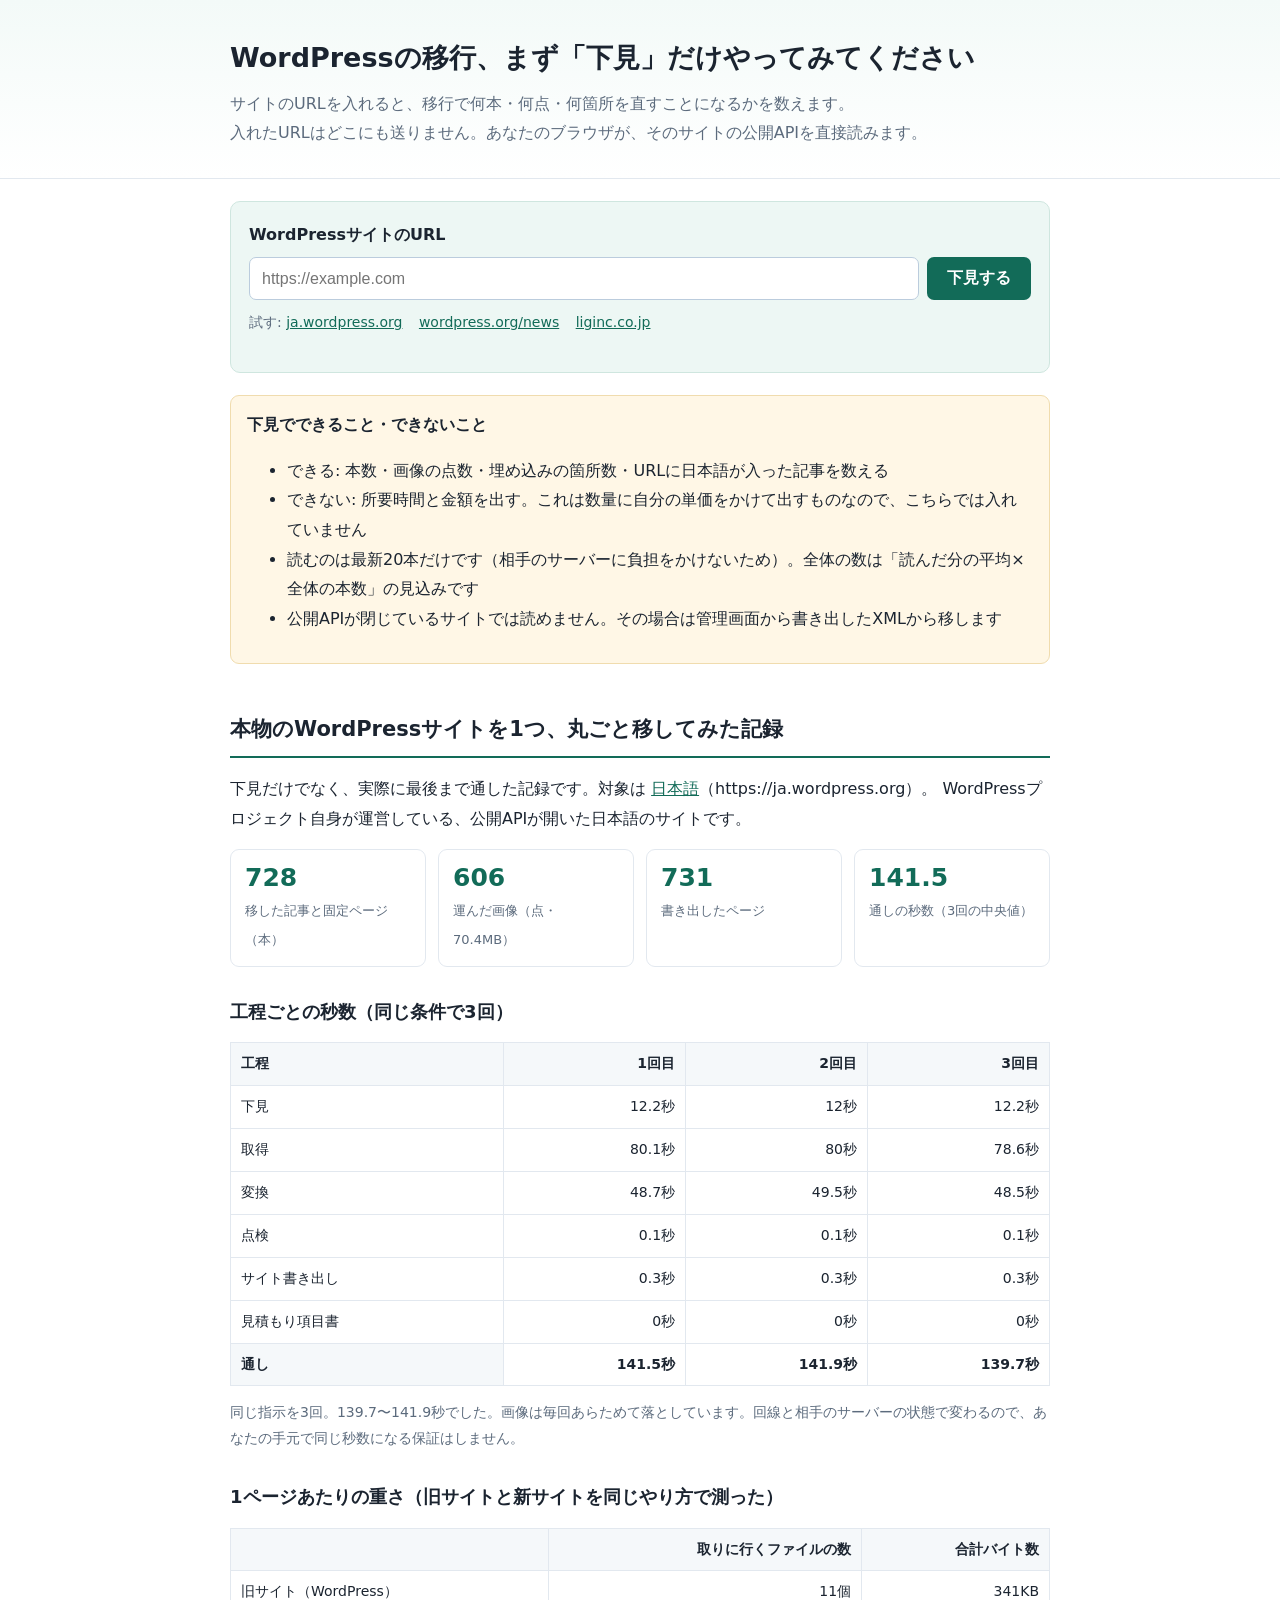
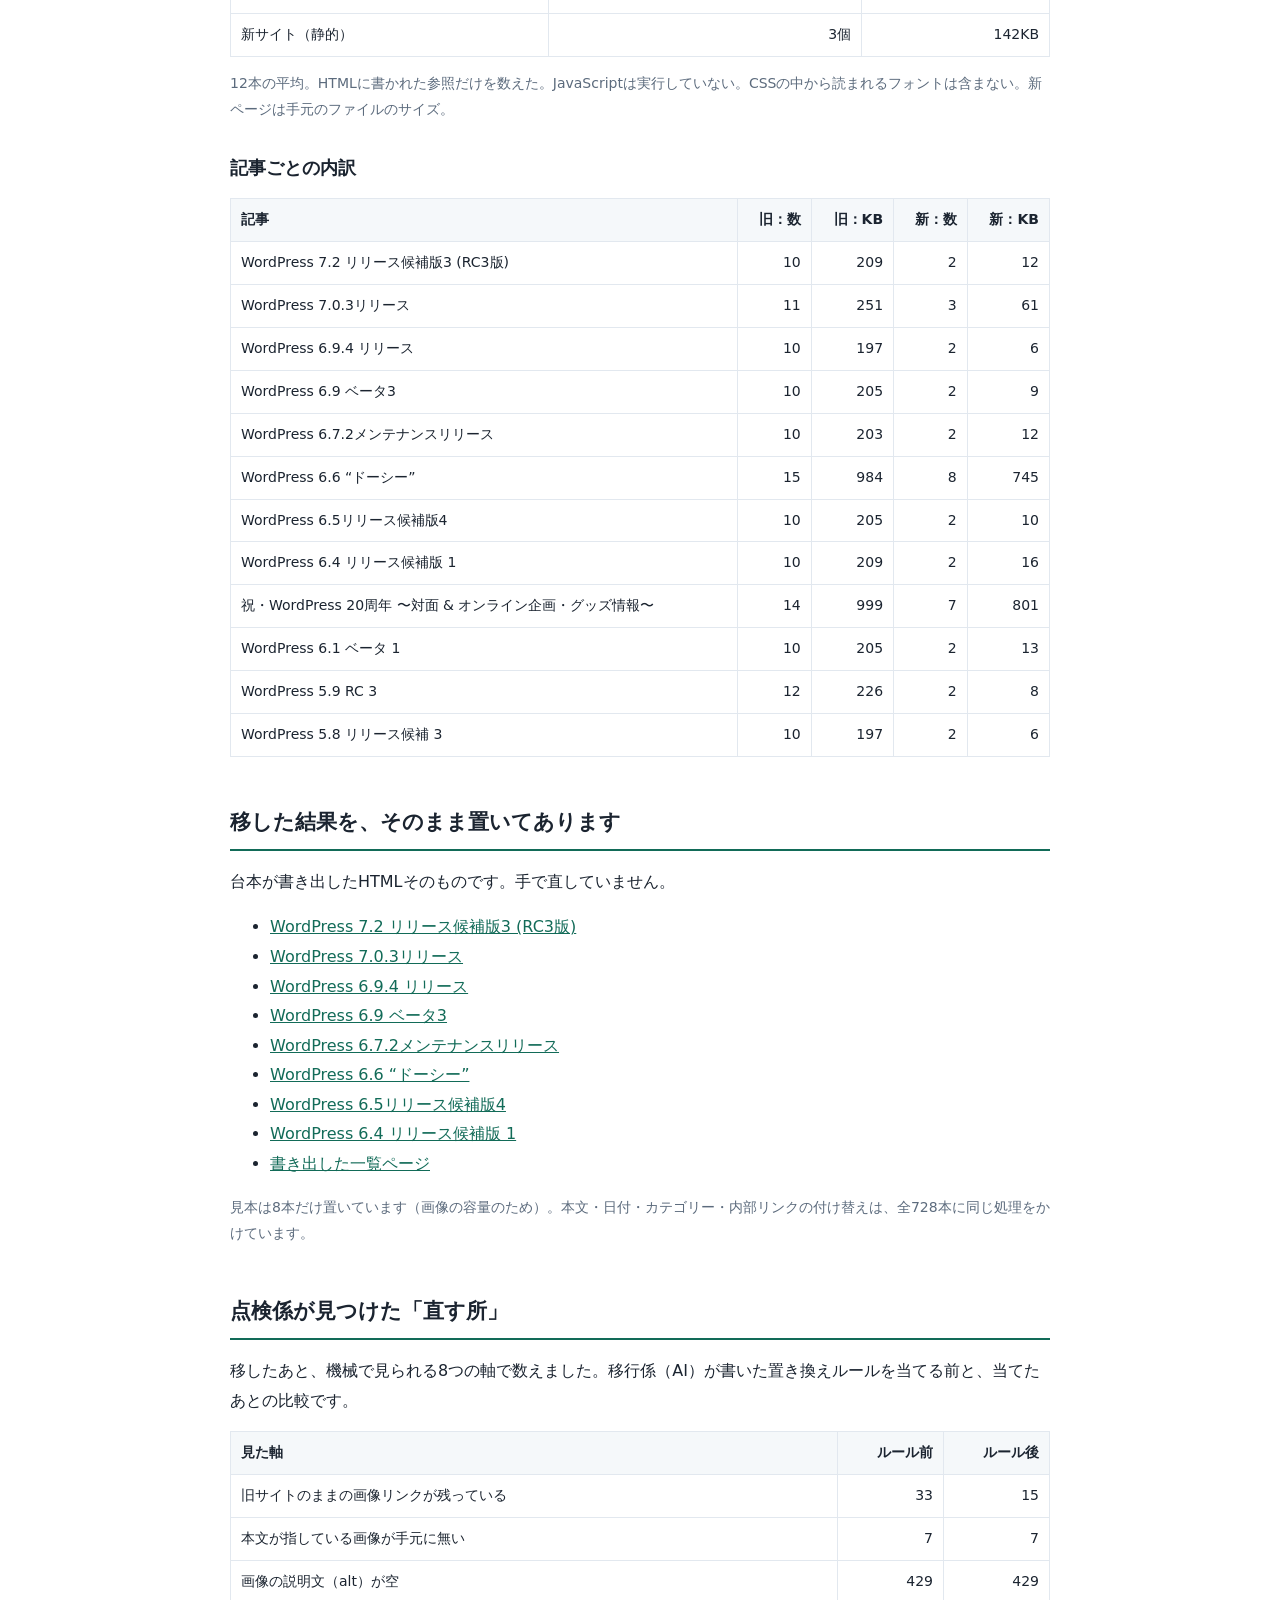
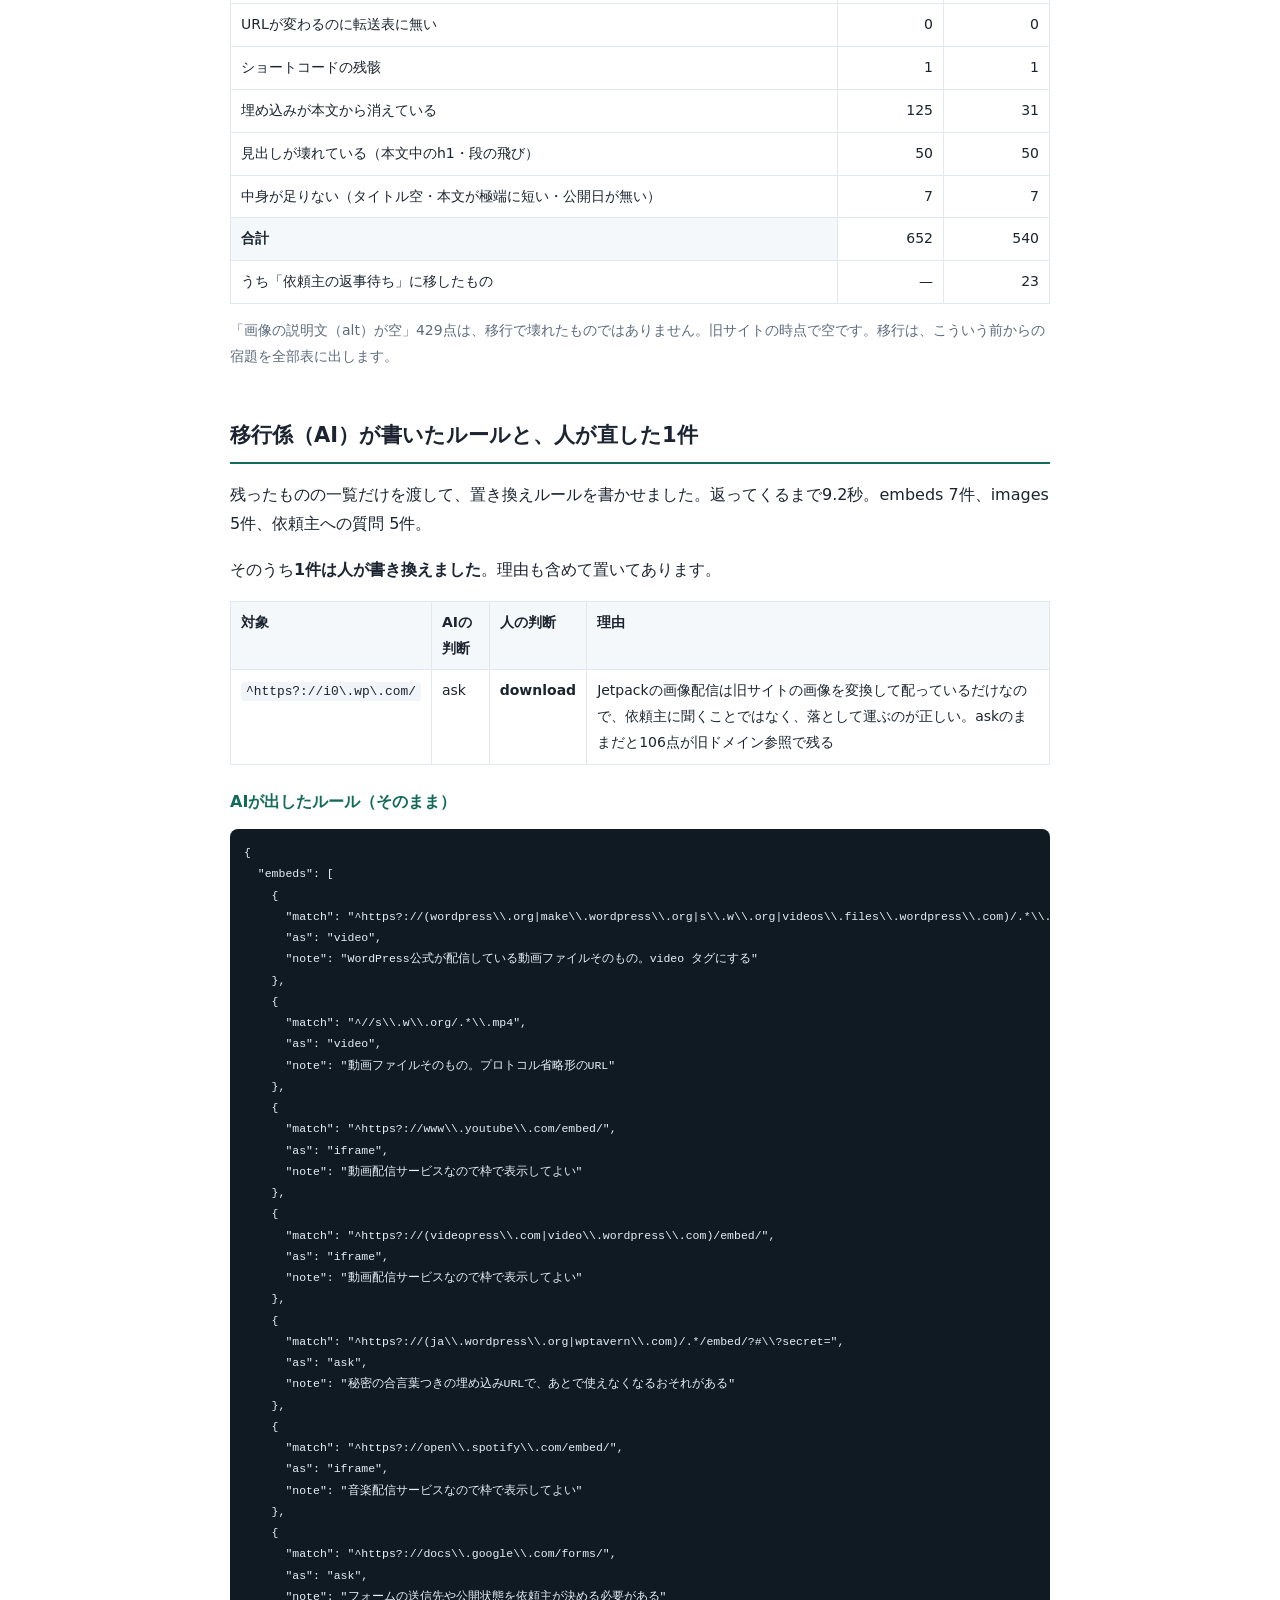
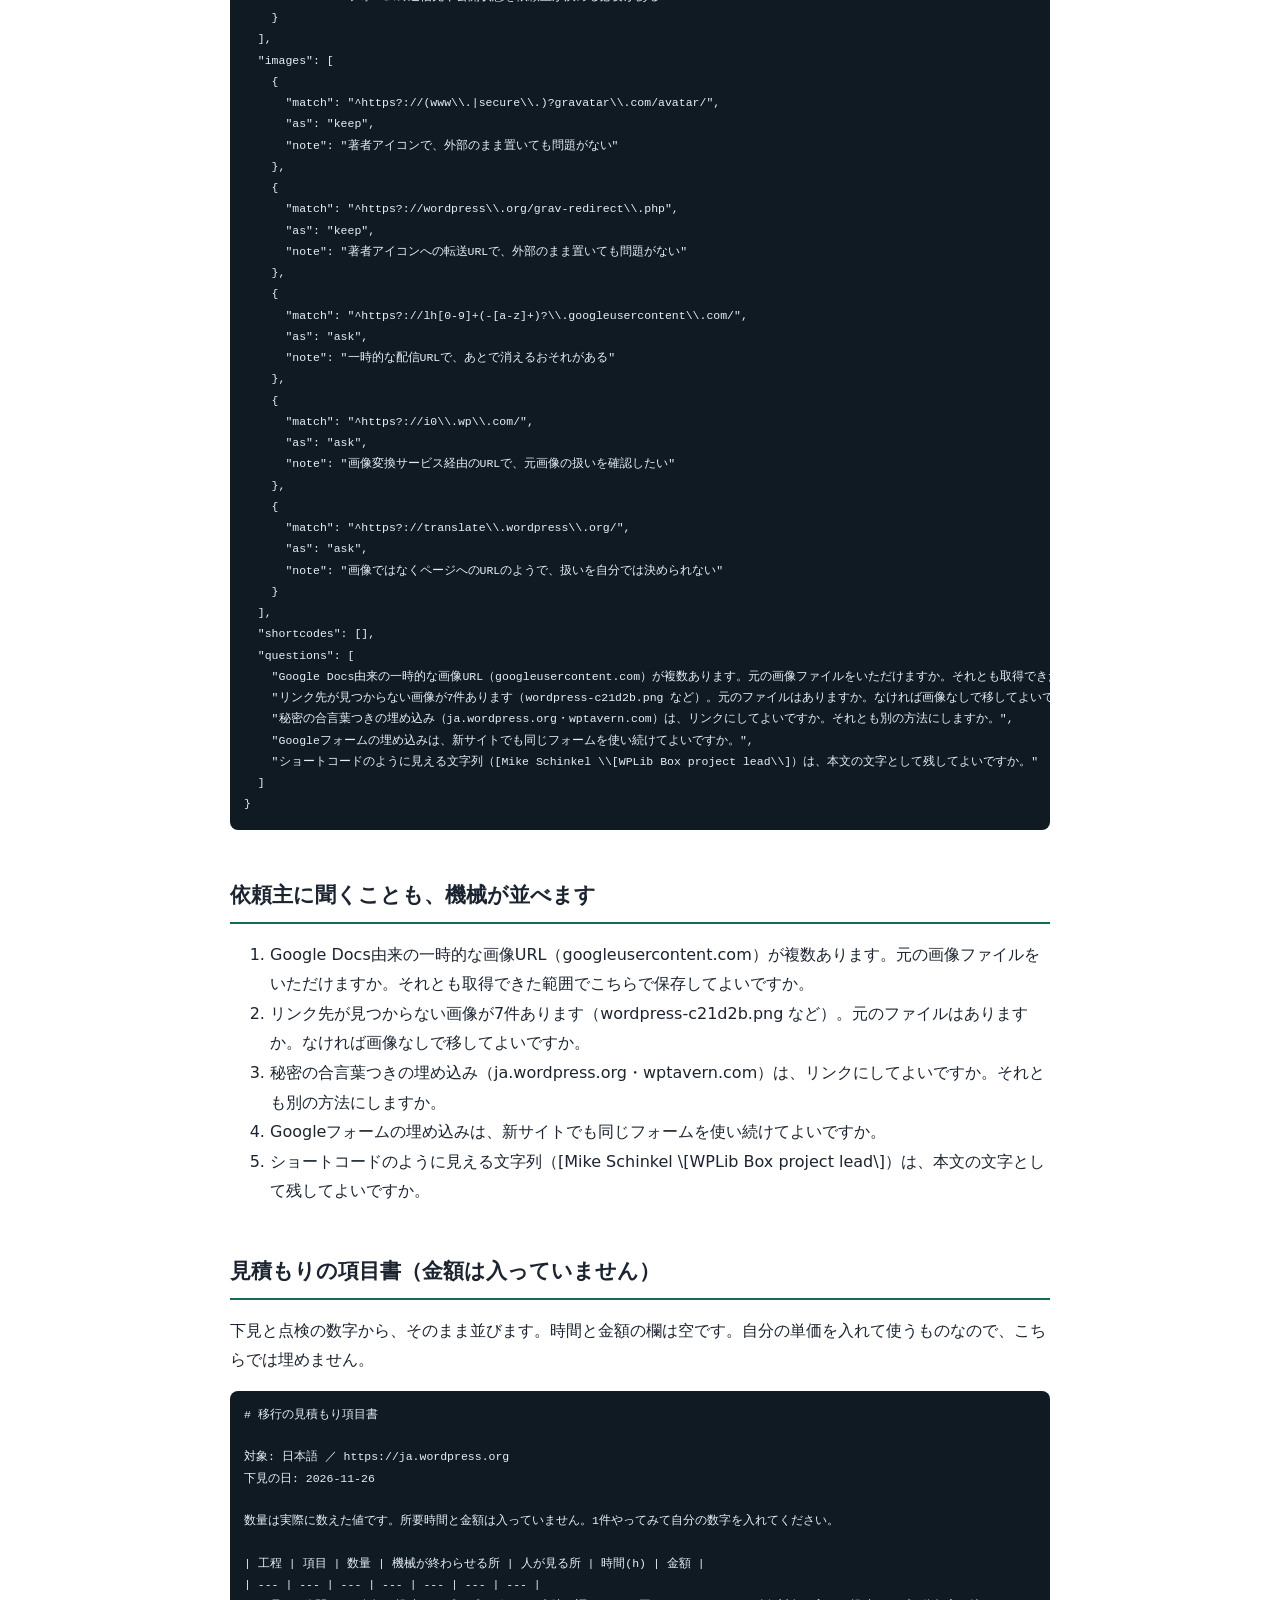
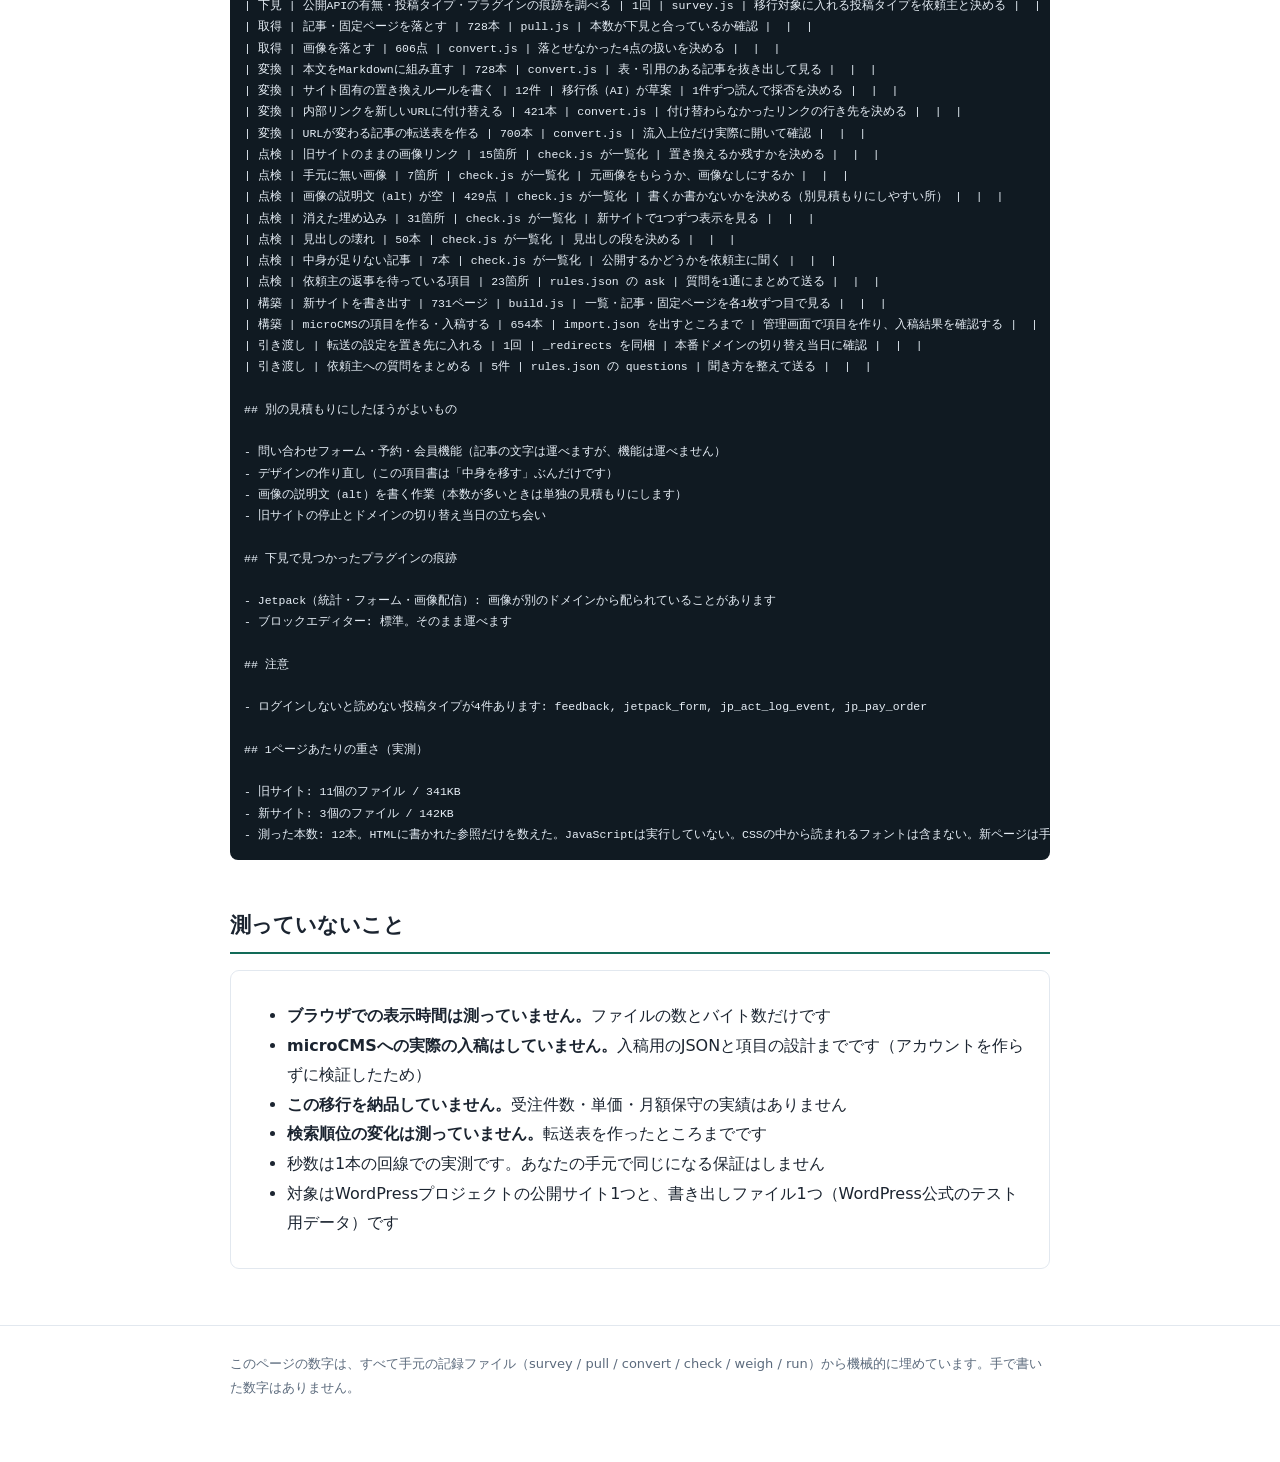
==== index.html @ 50080714 "WordPress移行の下見ツールと、728本を移した実測の見本" ====
<!doctype html>
<html lang="ja">
<meta charset="utf-8">
<meta name="viewport" content="width=device-width,initial-scale=1">
<title>WordPress移行の下見ツール｜実測つきの見本</title>
<meta name="description" content="WordPressサイトのURLを入れると、移行で何本・何点・何箇所を直すことになるかをブラウザの中だけで数えます。本物のWordPressサイト728本を移した実測つき。">
<style>
:root{--ink:#1b2430;--mute:#5c6b7d;--line:#e2e8ef;--bg:#fff;--acc:#126b58;--accbg:#edf7f4;--bad:#b23;--warn:#fff7e6}
*{box-sizing:border-box}
body{margin:0;background:var(--bg);color:var(--ink);font:16px/1.85 system-ui,-apple-system,"Hiragino Kaku Gothic ProN","Noto Sans JP",sans-serif}
.wrap{max-width:860px;margin:0 auto;padding:0 20px}
a{color:var(--acc)}
header{background:linear-gradient(180deg,#f3faf8,#fff);border-bottom:1px solid var(--line);padding:38px 0 30px}
h1{font-size:27px;line-height:1.5;margin:0 0 10px}
h2{font-size:21px;margin:46px 0 12px;padding-bottom:7px;border-bottom:2px solid var(--acc)}
h3{font-size:18px;margin:28px 0 8px}
h4{font-size:16px;margin:22px 0 6px;color:var(--acc)}
.lead{color:var(--mute);margin:0}
form{background:var(--accbg);border:1px solid #cfe6df;border-radius:10px;padding:18px;margin:22px 0}
label{display:block;font-weight:600;margin-bottom:8px}
.r{display:flex;gap:8px;flex-wrap:wrap}
input[type=url]{flex:1 1 260px;padding:11px 12px;font-size:16px;border:1px solid #bcd;border-radius:7px}
button{padding:11px 20px;font-size:16px;border:0;border-radius:7px;background:var(--acc);color:#fff;font-weight:600;cursor:pointer}
button:disabled{opacity:.5}
.samples{margin-top:10px;font-size:14px;color:var(--mute)}
.samples a{margin-right:12px}
#result{margin-top:18px}
#result table{border-collapse:collapse;width:100%;font-size:14px;margin:12px 0}
#result th,#result td{border:1px solid var(--line);padding:7px 9px;text-align:left;vertical-align:top}
#result thead tr th,#result thead tr td{background:#f5f8fa;font-weight:600}
table{border-collapse:collapse;width:100%;font-size:14px;margin:14px 0}
th,td{border:1px solid var(--line);padding:8px 10px;text-align:left;vertical-align:top}
th{background:#f5f8fa}
td.n,th.n{text-align:right;font-variant-numeric:tabular-nums}
.bad{background:#fdeeee;border:1px solid #f2c6c6;border-radius:8px;padding:12px}
.note{color:var(--mute);font-size:14px}
.log{color:var(--mute)}
pre{background:#101a22;color:#e6eef6;padding:14px;border-radius:8px;overflow-x:auto;font-size:12.5px;line-height:1.7}
code{background:#f1f4f8;padding:2px 5px;border-radius:4px;font-size:.92em}
pre code{background:none;padding:0}
.box{border:1px solid var(--line);border-radius:9px;padding:14px 16px;margin:16px 0}
.box.warn{background:var(--warn);border-color:#f0dcae}
.kpi{display:flex;gap:12px;flex-wrap:wrap;margin:16px 0}
.kpi div{flex:1 1 150px;border:1px solid var(--line);border-radius:9px;padding:12px 14px}
.kpi b{display:block;font-size:25px;line-height:1.3;color:var(--acc);font-variant-numeric:tabular-nums}
.kpi span{font-size:13px;color:var(--mute)}
footer{border-top:1px solid var(--line);margin-top:56px;padding:26px 0;color:var(--mute);font-size:13px}
ul.slugs{font-size:14px}
@media(prefers-color-scheme:dark){:root{--ink:#e6ecf3;--mute:#9bb;--line:#2a333f;--bg:#111821;--acc:#4ec3a7;--accbg:#16232a;--warn:#2b2516}
header{background:linear-gradient(180deg,#16232a,#111821)}th,#result thead tr th{background:#1a232d}code{background:#1a232d}
input[type=url]{background:#0d141b;color:#e6ecf3;border-color:#2a333f}.bad{background:#2b1718;border-color:#5a2c2c}}
</style>
<header><div class="wrap">
<h1>WordPressの移行、まず「下見」だけやってみてください</h1>
<p class="lead">サイトのURLを入れると、移行で何本・何点・何箇所を直すことになるかを数えます。<br>
入れたURLはどこにも送りません。あなたのブラウザが、そのサイトの公開APIを直接読みます。</p>
</div></header>

<main class="wrap">

<form id="shitami">
  <label for="site">WordPressサイトのURL</label>
  <div class="r">
    <input type="url" id="site" placeholder="https://example.com" autocomplete="url">
    <button id="go" type="submit">下見する</button>
  </div>
  <p class="samples">試す: 
    <a href="#" data-sample="https://ja.wordpress.org">ja.wordpress.org</a>
    <a href="#" data-sample="https://wordpress.org/news">wordpress.org/news</a>
    <a href="#" data-sample="https://liginc.co.jp">liginc.co.jp</a>
  </p>
  <div id="result"></div>
</form>

<div class="box warn">
<strong>下見でできること・できないこと</strong>
<ul>
<li>できる: 本数・画像の点数・埋め込みの箇所数・URLに日本語が入った記事を数える</li>
<li>できない: 所要時間と金額を出す。これは数量に自分の単価をかけて出すものなので、こちらでは入れていません</li>
<li>読むのは最新20本だけです（相手のサーバーに負担をかけないため）。全体の数は「読んだ分の平均×全体の本数」の見込みです</li>
<li>公開APIが閉じているサイトでは読めません。その場合は管理画面から書き出したXMLから移します</li>
</ul>
</div>

<h2>本物のWordPressサイトを1つ、丸ごと移してみた記録</h2>

<p>下見だけでなく、実際に最後まで通した記録です。対象は <a href="https://ja.wordpress.org">日本語</a>（https://ja.wordpress.org）。
WordPressプロジェクト自身が運営している、公開APIが開いた日本語のサイトです。</p>

<div class="kpi">
<div><b>728</b><span>移した記事と固定ページ（本）</span></div>
<div><b>606</b><span>運んだ画像（点・70.4MB）</span></div>
<div><b>731</b><span>書き出したページ</span></div>
<div><b>141.5</b><span>通しの秒数（3回の中央値）</span></div>
</div>

<h3>工程ごとの秒数（同じ条件で3回）</h3>
<table>
<thead><tr><th>工程</th><th class="n">1回目</th><th class="n">2回目</th><th class="n">3回目</th></tr></thead>
<tbody>
<tr><td>下見</td><td class="n">12.2秒</td><td class="n">12秒</td><td class="n">12.2秒</td></tr>
<tr><td>取得</td><td class="n">80.1秒</td><td class="n">80秒</td><td class="n">78.6秒</td></tr>
<tr><td>変換</td><td class="n">48.7秒</td><td class="n">49.5秒</td><td class="n">48.5秒</td></tr>
<tr><td>点検</td><td class="n">0.1秒</td><td class="n">0.1秒</td><td class="n">0.1秒</td></tr>
<tr><td>サイト書き出し</td><td class="n">0.3秒</td><td class="n">0.3秒</td><td class="n">0.3秒</td></tr>
<tr><td>見積もり項目書</td><td class="n">0秒</td><td class="n">0秒</td><td class="n">0秒</td></tr>
<tr><th>通し</th><td class="n"><strong>141.5秒</strong></td><td class="n"><strong>141.9秒</strong></td><td class="n"><strong>139.7秒</strong></td></tr>
</tbody>
</table>
<p class="note">同じ指示を3回。139.7〜141.9秒でした。画像は毎回あらためて落としています。回線と相手のサーバーの状態で変わるので、あなたの手元で同じ秒数になる保証はしません。</p>

<h3>1ページあたりの重さ（旧サイトと新サイトを同じやり方で測った）</h3>
<table>
<thead><tr><th>　</th><th class="n">取りに行くファイルの数</th><th class="n">合計バイト数</th></tr></thead>
<tbody>
<tr><td>旧サイト（WordPress）</td><td class="n">11個</td><td class="n">341KB</td></tr>
<tr><td>新サイト（静的）</td><td class="n">3個</td><td class="n">142KB</td></tr>
</tbody>
</table>
<p class="note">12本の平均。HTMLに書かれた参照だけを数えた。JavaScriptは実行していない。CSSの中から読まれるフォントは含まない。新ページは手元のファイルのサイズ。</p>

<h3>記事ごとの内訳</h3>
<table>
<thead><tr><th>記事</th><th class="n">旧：数</th><th class="n">旧：KB</th><th class="n">新：数</th><th class="n">新：KB</th></tr></thead>
<tbody>
<tr><td>WordPress 7.2 リリース候補版3 (RC3版)</td><td class="n">10</td><td class="n">209</td><td class="n">2</td><td class="n">12</td></tr>
<tr><td>WordPress 7.0.3リリース</td><td class="n">11</td><td class="n">251</td><td class="n">3</td><td class="n">61</td></tr>
<tr><td>WordPress 6.9.4 リリース</td><td class="n">10</td><td class="n">197</td><td class="n">2</td><td class="n">6</td></tr>
<tr><td>WordPress 6.9 ベータ3</td><td class="n">10</td><td class="n">205</td><td class="n">2</td><td class="n">9</td></tr>
<tr><td>WordPress 6.7.2メンテナンスリリース</td><td class="n">10</td><td class="n">203</td><td class="n">2</td><td class="n">12</td></tr>
<tr><td>WordPress 6.6 “ドーシー”</td><td class="n">15</td><td class="n">984</td><td class="n">8</td><td class="n">745</td></tr>
<tr><td>WordPress 6.5リリース候補版4</td><td class="n">10</td><td class="n">205</td><td class="n">2</td><td class="n">10</td></tr>
<tr><td>WordPress 6.4 リリース候補版 1</td><td class="n">10</td><td class="n">209</td><td class="n">2</td><td class="n">16</td></tr>
<tr><td>祝・WordPress 20周年 〜対面 &amp; オンライン企画・グッズ情報〜</td><td class="n">14</td><td class="n">999</td><td class="n">7</td><td class="n">801</td></tr>
<tr><td>WordPress 6.1 ベータ 1</td><td class="n">10</td><td class="n">205</td><td class="n">2</td><td class="n">13</td></tr>
<tr><td>WordPress 5.9 RC 3</td><td class="n">12</td><td class="n">226</td><td class="n">2</td><td class="n">8</td></tr>
<tr><td>WordPress 5.8 リリース候補 3</td><td class="n">10</td><td class="n">197</td><td class="n">2</td><td class="n">6</td></tr>
</tbody>
</table>

<h2>移した結果を、そのまま置いてあります</h2>
<p>台本が書き出したHTMLそのものです。手で直していません。</p>
<ul>
<li><a href="./sample/blog/wordpress-7-2-release-candidate-3/">WordPress 7.2 リリース候補版3 (RC3版)</a></li>
<li><a href="./sample/blog/wordpress-7-0-3-release/">WordPress 7.0.3リリース</a></li>
<li><a href="./sample/blog/wordpress-6-9-4-release/">WordPress 6.9.4 リリース</a></li>
<li><a href="./sample/blog/wordpress-6-9-beta-3/">WordPress 6.9 ベータ3</a></li>
<li><a href="./sample/blog/wordpress-6-7-2-maintenance-release/">WordPress 6.7.2メンテナンスリリース</a></li>
<li><a href="./sample/blog/dorsey/">WordPress 6.6 “ドーシー”</a></li>
<li><a href="./sample/blog/wordpress-6-5-release-candidate-4/">WordPress 6.5リリース候補版4</a></li>
<li><a href="./sample/blog/wordpress-6-4-release-candidate-1/">WordPress 6.4 リリース候補版 1</a></li>
<li><a href="./sample/">書き出した一覧ページ</a></li>
</ul>
<p class="note">見本は8本だけ置いています（画像の容量のため）。本文・日付・カテゴリー・内部リンクの付け替えは、全728本に同じ処理をかけています。</p>

<h2>点検係が見つけた「直す所」</h2>
<p>移したあと、機械で見られる8つの軸で数えました。移行係（AI）が書いた置き換えルールを当てる前と、当てたあとの比較です。</p>
<table>
<thead><tr><th>見た軸</th><th class="n">ルール前</th><th class="n">ルール後</th></tr></thead>
<tbody>
<tr><td>旧サイトのままの画像リンクが残っている</td><td class="n">33</td><td class="n">15</td></tr>
<tr><td>本文が指している画像が手元に無い</td><td class="n">7</td><td class="n">7</td></tr>
<tr><td>画像の説明文（alt）が空</td><td class="n">429</td><td class="n">429</td></tr>
<tr><td>URLが変わるのに転送表に無い</td><td class="n">0</td><td class="n">0</td></tr>
<tr><td>ショートコードの残骸</td><td class="n">1</td><td class="n">1</td></tr>
<tr><td>埋め込みが本文から消えている</td><td class="n">125</td><td class="n">31</td></tr>
<tr><td>見出しが壊れている（本文中のh1・段の飛び）</td><td class="n">50</td><td class="n">50</td></tr>
<tr><td>中身が足りない（タイトル空・本文が極端に短い・公開日が無い）</td><td class="n">7</td><td class="n">7</td></tr>
<tr><th>合計</th><td class="n">652</td><td class="n">540</td></tr>
<tr><td>うち「依頼主の返事待ち」に移したもの</td><td class="n">—</td><td class="n">23</td></tr>
</tbody>
</table>
<p class="note">「画像の説明文（alt）が空」429点は、移行で壊れたものではありません。旧サイトの時点で空です。移行は、こういう前からの宿題を全部表に出します。</p>

<h2>移行係（AI）が書いたルールと、人が直した1件</h2>
<p>残ったものの一覧だけを渡して、置き換えルールを書かせました。返ってくるまで9.2秒。embeds 7件、images 5件、依頼主への質問 5件。</p>
<p>そのうち<strong>1件は人が書き換えました</strong>。理由も含めて置いてあります。</p>
<table>
<thead><tr><th>対象</th><th>AIの判断</th><th>人の判断</th><th>理由</th></tr></thead>
<tbody>
<tr><td><code>^https?://i0\.wp\.com/</code></td><td>ask</td><td><strong>download</strong></td><td>Jetpackの画像配信は旧サイトの画像を変換して配っているだけなので、依頼主に聞くことではなく、落として運ぶのが正しい。askのままだと106点が旧ドメイン参照で残る</td></tr>
</tbody>
</table>

<h4>AIが出したルール（そのまま）</h4>
<pre><code>{
  "embeds": [
    {
      "match": "^https?://(wordpress\\.org|make\\.wordpress\\.org|s\\.w\\.org|videos\\.files\\.wordpress\\.com)/.*\\.mp4",
      "as": "video",
      "note": "WordPress公式が配信している動画ファイルそのもの。video タグにする"
    },
    {
      "match": "^//s\\.w\\.org/.*\\.mp4",
      "as": "video",
      "note": "動画ファイルそのもの。プロトコル省略形のURL"
    },
    {
      "match": "^https?://www\\.youtube\\.com/embed/",
      "as": "iframe",
      "note": "動画配信サービスなので枠で表示してよい"
    },
    {
      "match": "^https?://(videopress\\.com|video\\.wordpress\\.com)/embed/",
      "as": "iframe",
      "note": "動画配信サービスなので枠で表示してよい"
    },
    {
      "match": "^https?://(ja\\.wordpress\\.org|wptavern\\.com)/.*/embed/?#\\?secret=",
      "as": "ask",
      "note": "秘密の合言葉つきの埋め込みURLで、あとで使えなくなるおそれがある"
    },
    {
      "match": "^https?://open\\.spotify\\.com/embed/",
      "as": "iframe",
      "note": "音楽配信サービスなので枠で表示してよい"
    },
    {
      "match": "^https?://docs\\.google\\.com/forms/",
      "as": "ask",
      "note": "フォームの送信先や公開状態を依頼主が決める必要がある"
    }
  ],
  "images": [
    {
      "match": "^https?://(www\\.|secure\\.)?gravatar\\.com/avatar/",
      "as": "keep",
      "note": "著者アイコンで、外部のまま置いても問題がない"
    },
    {
      "match": "^https?://wordpress\\.org/grav-redirect\\.php",
      "as": "keep",
      "note": "著者アイコンへの転送URLで、外部のまま置いても問題がない"
    },
    {
      "match": "^https?://lh[0-9]+(-[a-z]+)?\\.googleusercontent\\.com/",
      "as": "ask",
      "note": "一時的な配信URLで、あとで消えるおそれがある"
    },
    {
      "match": "^https?://i0\\.wp\\.com/",
      "as": "ask",
      "note": "画像変換サービス経由のURLで、元画像の扱いを確認したい"
    },
    {
      "match": "^https?://translate\\.wordpress\\.org/",
      "as": "ask",
      "note": "画像ではなくページへのURLのようで、扱いを自分では決められない"
    }
  ],
  "shortcodes": [],
  "questions": [
    "Google Docs由来の一時的な画像URL（googleusercontent.com）が複数あります。元の画像ファイルをいただけますか。それとも取得できた範囲でこちらで保存してよいですか。",
    "リンク先が見つからない画像が7件あります（wordpress-c21d2b.png など）。元のファイルはありますか。なければ画像なしで移してよいですか。",
    "秘密の合言葉つきの埋め込み（ja.wordpress.org・wptavern.com）は、リンクにしてよいですか。それとも別の方法にしますか。",
    "Googleフォームの埋め込みは、新サイトでも同じフォームを使い続けてよいですか。",
    "ショートコードのように見える文字列（[Mike Schinkel \\[WPLib Box project lead\\]）は、本文の文字として残してよいですか。"
  ]
}</code></pre>

<h2>依頼主に聞くことも、機械が並べます</h2>
<ol>
<li>Google Docs由来の一時的な画像URL（googleusercontent.com）が複数あります。元の画像ファイルをいただけますか。それとも取得できた範囲でこちらで保存してよいですか。</li>
<li>リンク先が見つからない画像が7件あります（wordpress-c21d2b.png など）。元のファイルはありますか。なければ画像なしで移してよいですか。</li>
<li>秘密の合言葉つきの埋め込み（ja.wordpress.org・wptavern.com）は、リンクにしてよいですか。それとも別の方法にしますか。</li>
<li>Googleフォームの埋め込みは、新サイトでも同じフォームを使い続けてよいですか。</li>
<li>ショートコードのように見える文字列（[Mike Schinkel \[WPLib Box project lead\]）は、本文の文字として残してよいですか。</li>
</ol>

<h2>見積もりの項目書（金額は入っていません）</h2>
<p>下見と点検の数字から、そのまま並びます。時間と金額の欄は空です。自分の単価を入れて使うものなので、こちらでは埋めません。</p>
<pre><code># 移行の見積もり項目書

対象: 日本語 ／ https://ja.wordpress.org
下見の日: 2026-11-26

数量は実際に数えた値です。所要時間と金額は入っていません。1件やってみて自分の数字を入れてください。

| 工程 | 項目 | 数量 | 機械が終わらせる所 | 人が見る所 | 時間(h) | 金額 |
| --- | --- | --- | --- | --- | --- | --- |
| 下見 | 公開APIの有無・投稿タイプ・プラグインの痕跡を調べる | 1回 | survey.js | 移行対象に入れる投稿タイプを依頼主と決める |  |  |
| 取得 | 記事・固定ページを落とす | 728本 | pull.js | 本数が下見と合っているか確認 |  |  |
| 取得 | 画像を落とす | 606点 | convert.js | 落とせなかった4点の扱いを決める |  |  |
| 変換 | 本文をMarkdownに組み直す | 728本 | convert.js | 表・引用のある記事を抜き出して見る |  |  |
| 変換 | サイト固有の置き換えルールを書く | 12件 | 移行係（AI）が草案 | 1件ずつ読んで採否を決める |  |  |
| 変換 | 内部リンクを新しいURLに付け替える | 421本 | convert.js | 付け替わらなかったリンクの行き先を決める |  |  |
| 変換 | URLが変わる記事の転送表を作る | 700本 | convert.js | 流入上位だけ実際に開いて確認 |  |  |
| 点検 | 旧サイトのままの画像リンク | 15箇所 | check.js が一覧化 | 置き換えるか残すかを決める |  |  |
| 点検 | 手元に無い画像 | 7箇所 | check.js が一覧化 | 元画像をもらうか、画像なしにするか |  |  |
| 点検 | 画像の説明文（alt）が空 | 429点 | check.js が一覧化 | 書くか書かないかを決める（別見積もりにしやすい所） |  |  |
| 点検 | 消えた埋め込み | 31箇所 | check.js が一覧化 | 新サイトで1つずつ表示を見る |  |  |
| 点検 | 見出しの壊れ | 50本 | check.js が一覧化 | 見出しの段を決める |  |  |
| 点検 | 中身が足りない記事 | 7本 | check.js が一覧化 | 公開するかどうかを依頼主に聞く |  |  |
| 点検 | 依頼主の返事を待っている項目 | 23箇所 | rules.json の ask | 質問を1通にまとめて送る |  |  |
| 構築 | 新サイトを書き出す | 731ページ | build.js | 一覧・記事・固定ページを各1枚ずつ目で見る |  |  |
| 構築 | microCMSの項目を作る・入稿する | 654本 | import.json を出すところまで | 管理画面で項目を作り、入稿結果を確認する |  |  |
| 引き渡し | 転送の設定を置き先に入れる | 1回 | _redirects を同梱 | 本番ドメインの切り替え当日に確認 |  |  |
| 引き渡し | 依頼主への質問をまとめる | 5件 | rules.json の questions | 聞き方を整えて送る |  |  |

## 別の見積もりにしたほうがよいもの

- 問い合わせフォーム・予約・会員機能（記事の文字は運べますが、機能は運べません）
- デザインの作り直し（この項目書は「中身を移す」ぶんだけです）
- 画像の説明文（alt）を書く作業（本数が多いときは単独の見積もりにします）
- 旧サイトの停止とドメインの切り替え当日の立ち会い

## 下見で見つかったプラグインの痕跡

- Jetpack（統計・フォーム・画像配信）: 画像が別のドメインから配られていることがあります
- ブロックエディター: 標準。そのまま運べます

## 注意

- ログインしないと読めない投稿タイプが4件あります: feedback, jetpack_form, jp_act_log_event, jp_pay_order

## 1ページあたりの重さ（実測）

- 旧サイト: 11個のファイル / 341KB
- 新サイト: 3個のファイル / 142KB
- 測った本数: 12本。HTMLに書かれた参照だけを数えた。JavaScriptは実行していない。CSSの中から読まれるフォントは含まない。新ページは手元のファイルのサイズ。
</code></pre>

<h2>測っていないこと</h2>
<div class="box">
<ul>
<li><strong>ブラウザでの表示時間は測っていません。</strong>ファイルの数とバイト数だけです</li>
<li><strong>microCMSへの実際の入稿はしていません。</strong>入稿用のJSONと項目の設計までです（アカウントを作らずに検証したため）</li>
<li><strong>この移行を納品していません。</strong>受注件数・単価・月額保守の実績はありません</li>
<li><strong>検索順位の変化は測っていません。</strong>転送表を作ったところまでです</li>
<li>秒数は1本の回線での実測です。あなたの手元で同じになる保証はしません</li>
<li>対象はWordPressプロジェクトの公開サイト1つと、書き出しファイル1つ（WordPress公式のテスト用データ）です</li>
</ul>
</div>

</main>
<footer><div class="wrap">このページの数字は、すべて手元の記録ファイル（survey / pull / convert / check / weigh / run）から機械的に埋めています。手で書いた数字はありません。</div></footer>
<script src="./check_core.js"></script>
<script src="./shitami.js"></script>
</html>
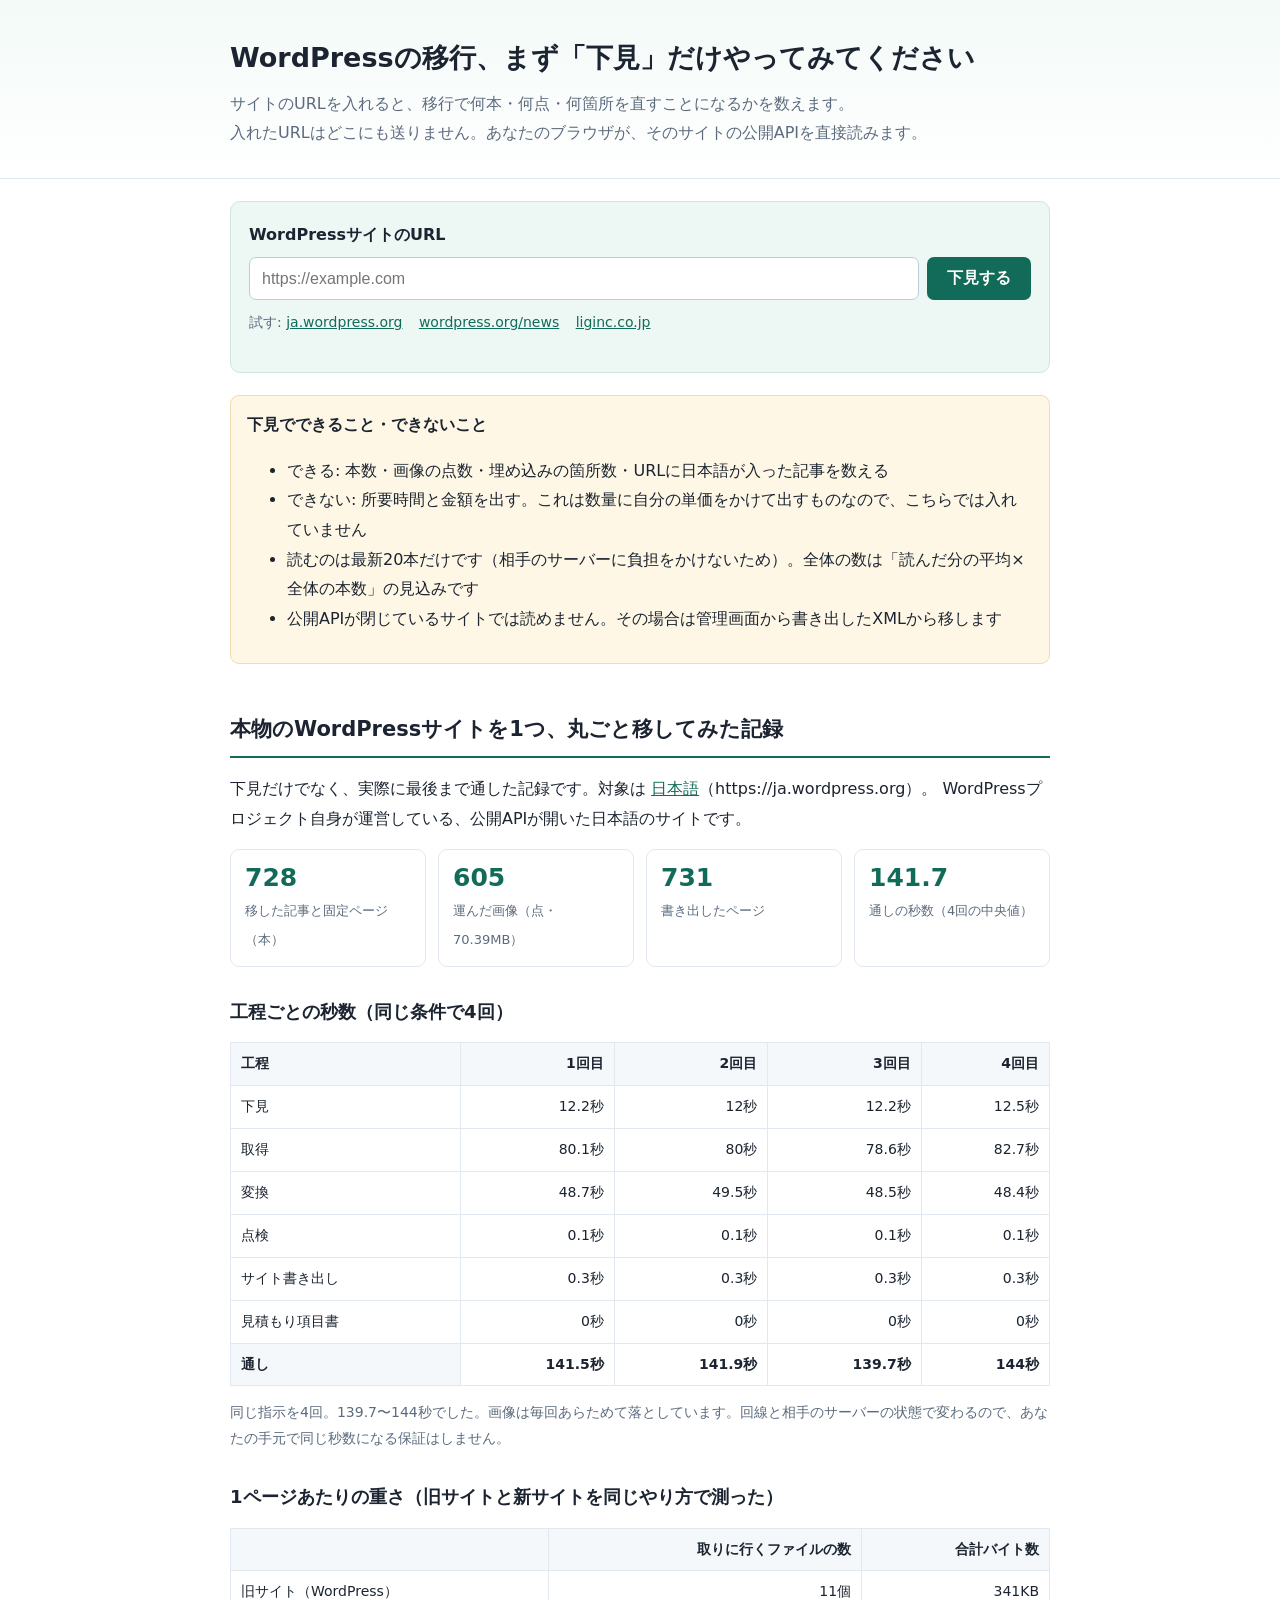
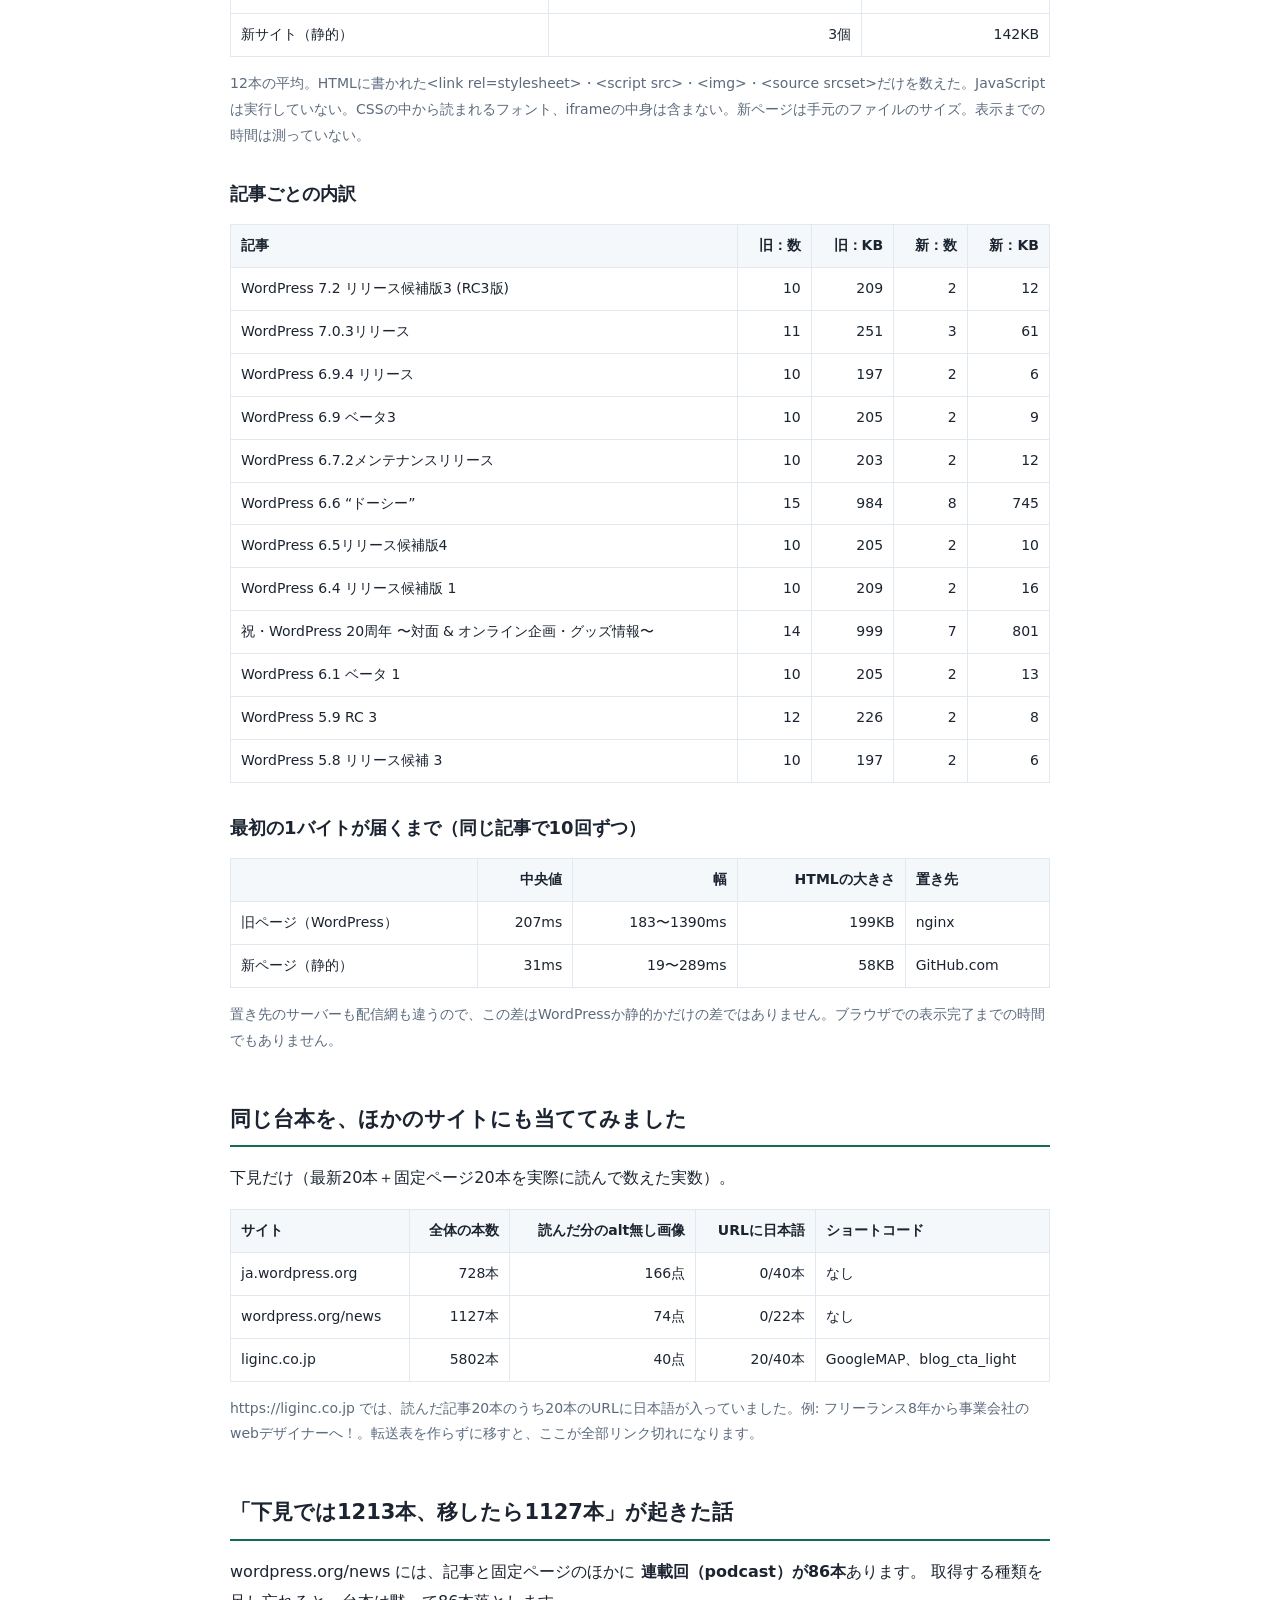
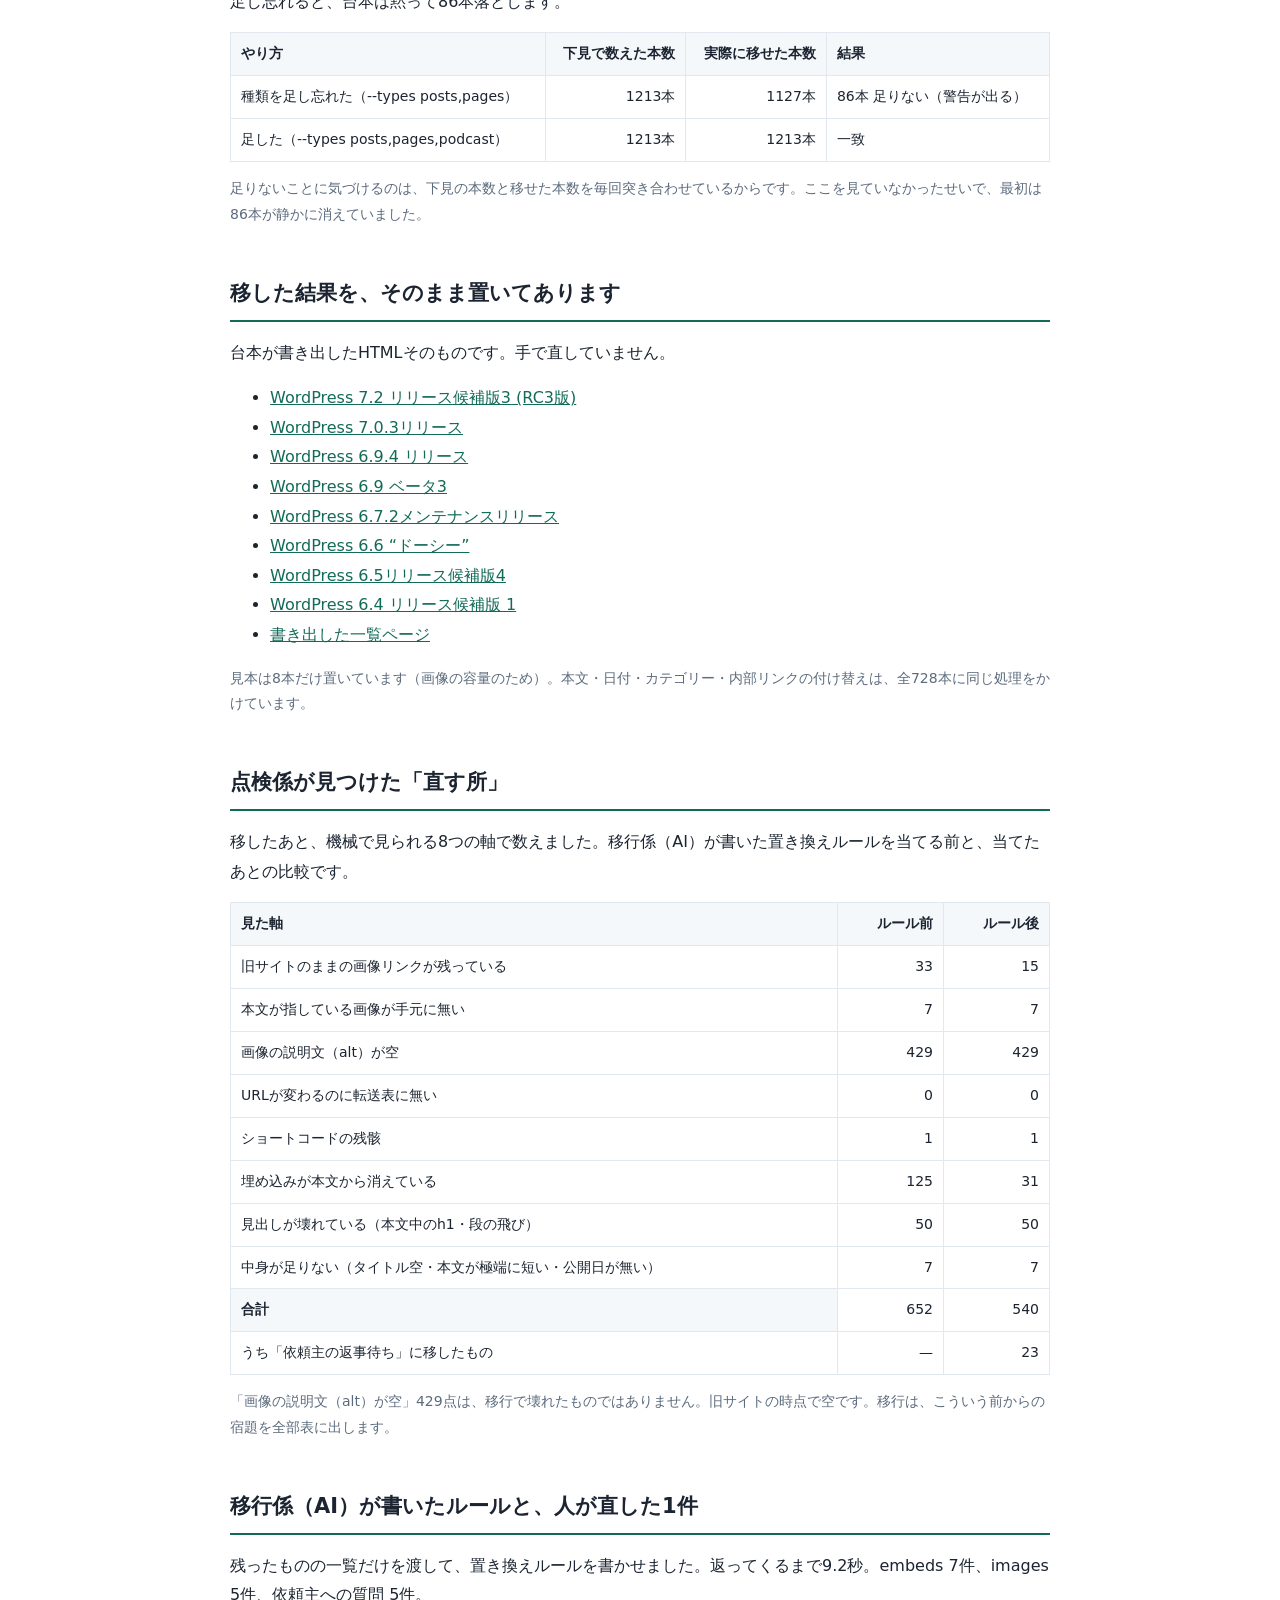
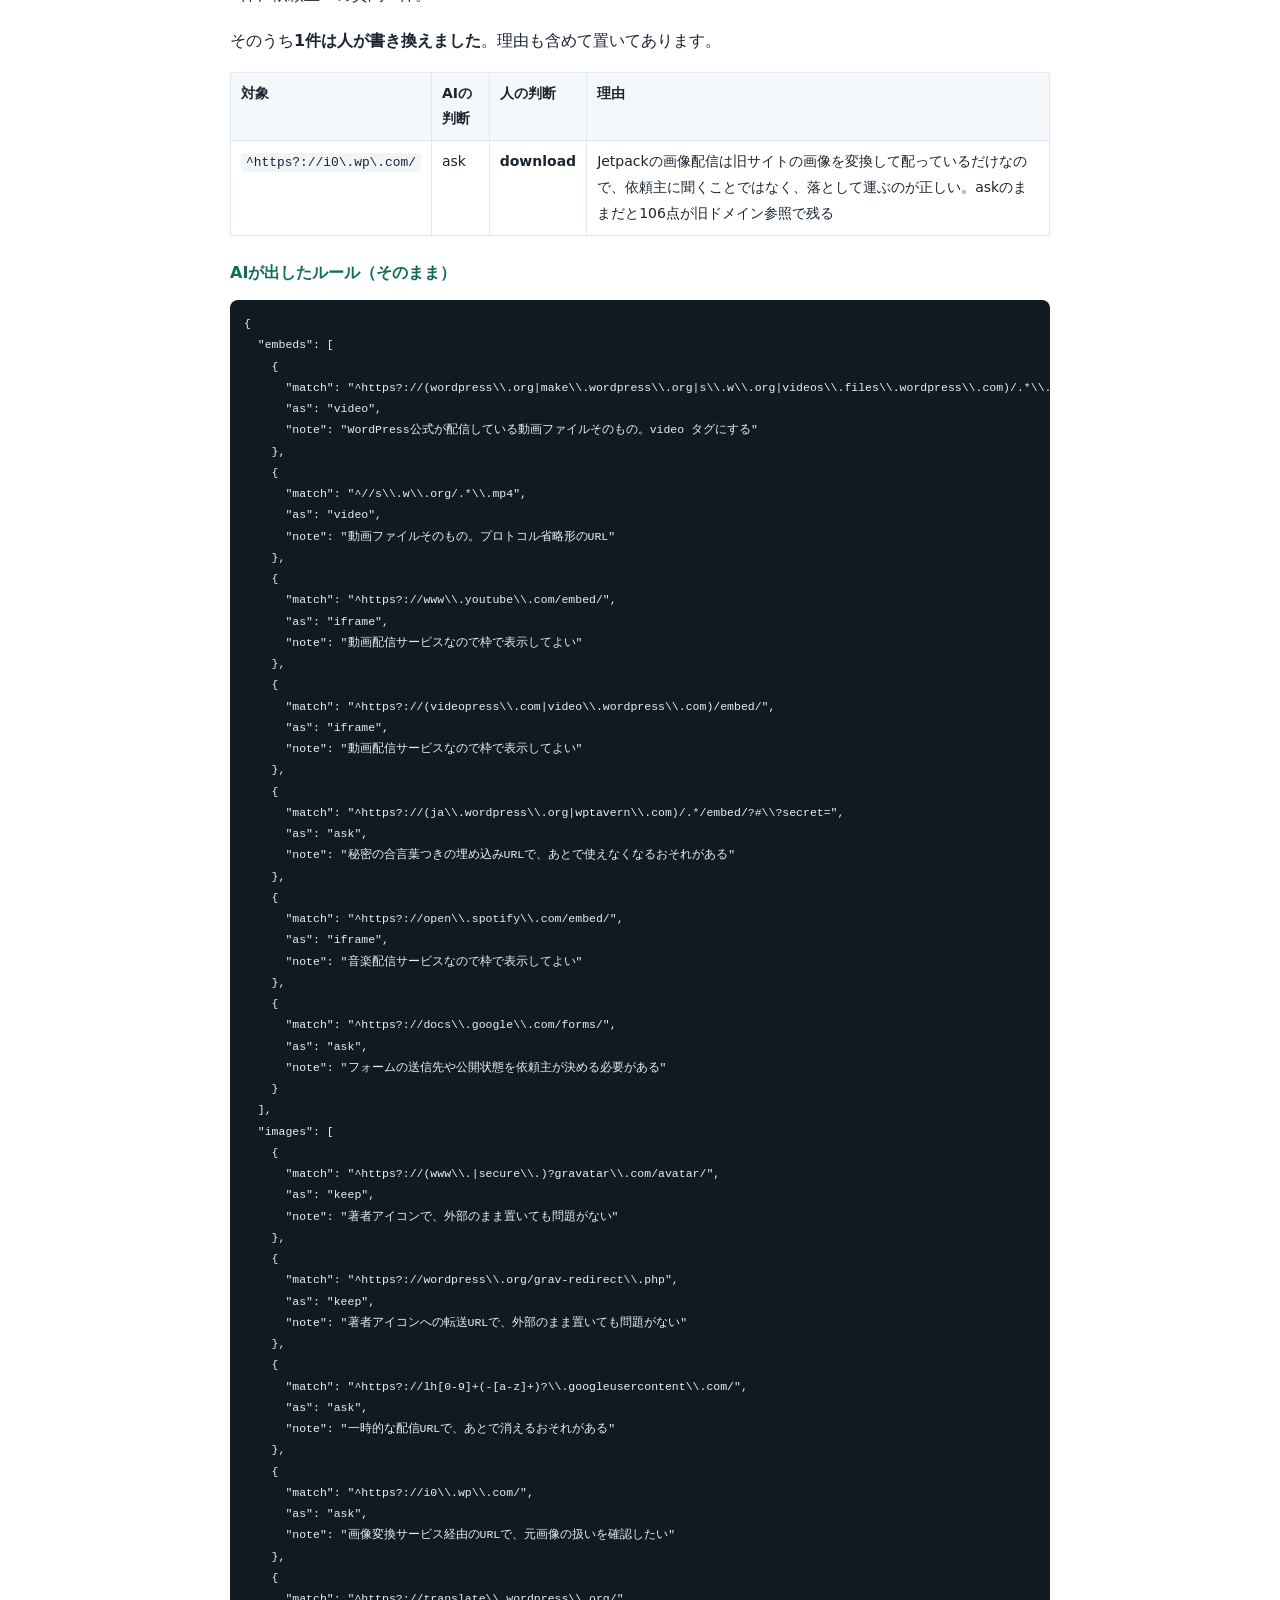
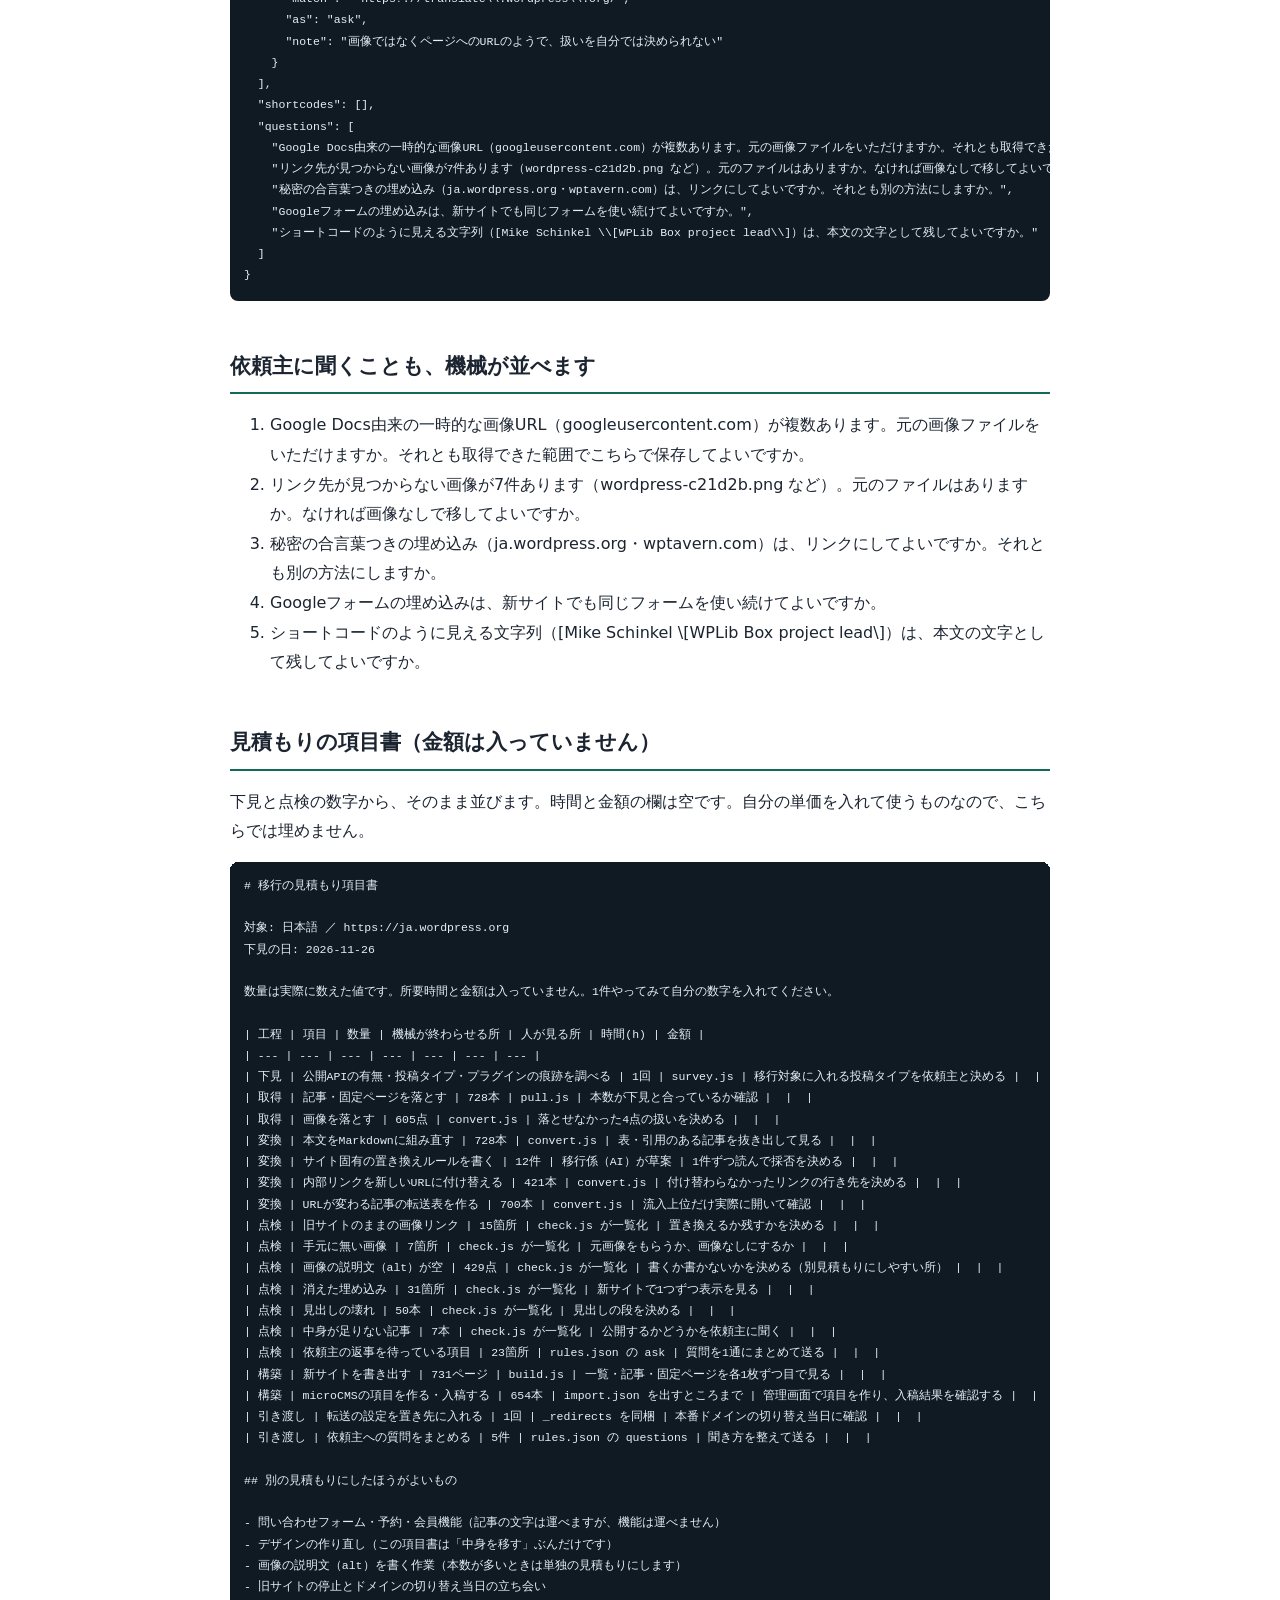
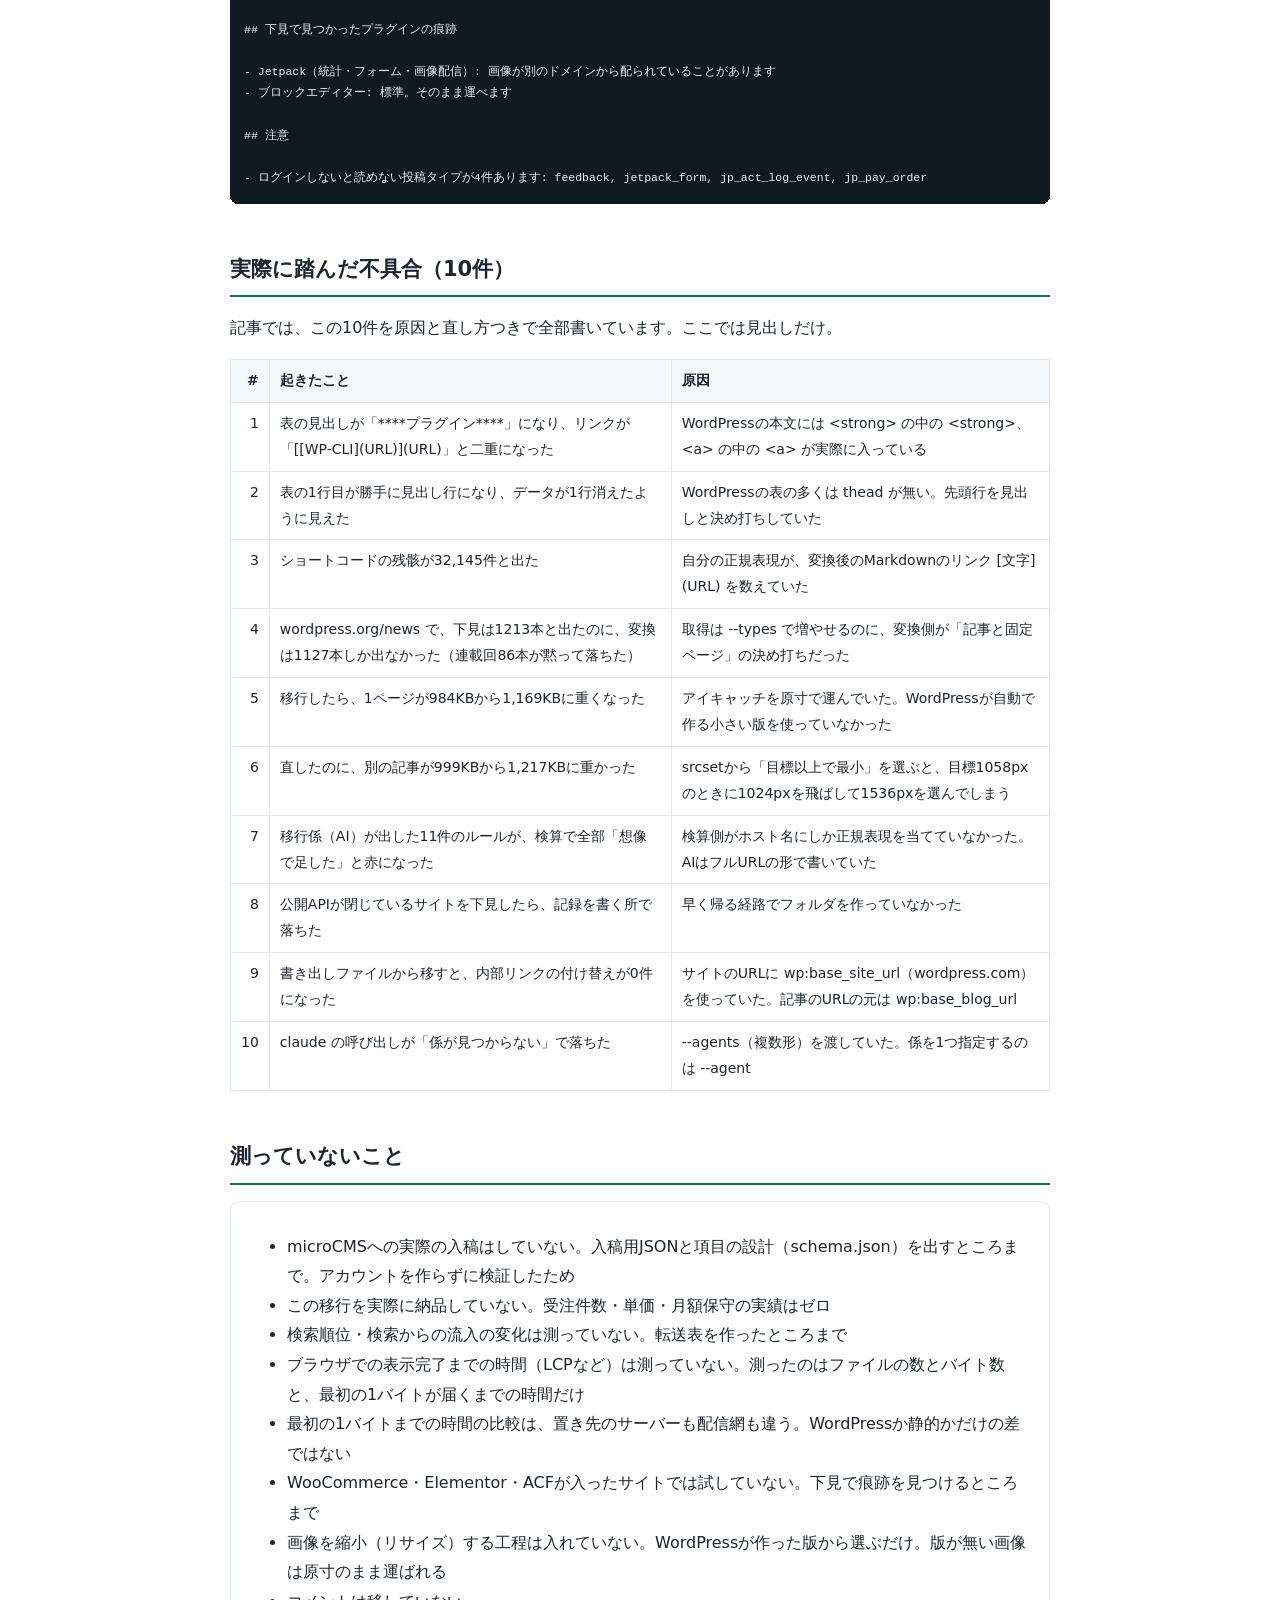
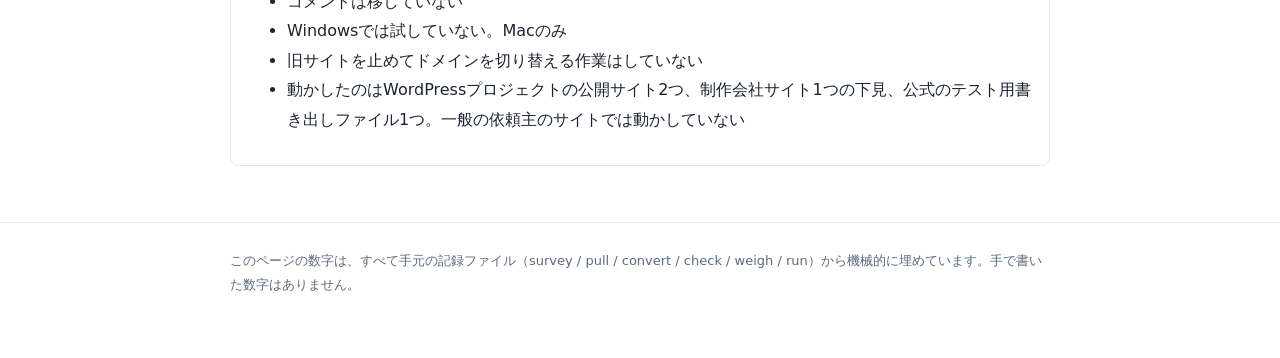
==== commit b6da797d: "実測を追加: 最初の1バイトまでの時間・他サイトの下見・カスタム投稿タイプの取りこぼし・不具合10件" ====
--- a/index.html
+++ b/index.html
@@ -89,25 +89,25 @@
 
 <div class="kpi">
 <div><b>728</b><span>移した記事と固定ページ（本）</span></div>
-<div><b>606</b><span>運んだ画像（点・70.4MB）</span></div>
+<div><b>605</b><span>運んだ画像（点・70.39MB）</span></div>
 <div><b>731</b><span>書き出したページ</span></div>
-<div><b>141.5</b><span>通しの秒数（3回の中央値）</span></div>
+<div><b>141.7</b><span>通しの秒数（4回の中央値）</span></div>
 </div>
 
-<h3>工程ごとの秒数（同じ条件で3回）</h3>
-<table>
-<thead><tr><th>工程</th><th class="n">1回目</th><th class="n">2回目</th><th class="n">3回目</th></tr></thead>
-<tbody>
-<tr><td>下見</td><td class="n">12.2秒</td><td class="n">12秒</td><td class="n">12.2秒</td></tr>
-<tr><td>取得</td><td class="n">80.1秒</td><td class="n">80秒</td><td class="n">78.6秒</td></tr>
-<tr><td>変換</td><td class="n">48.7秒</td><td class="n">49.5秒</td><td class="n">48.5秒</td></tr>
-<tr><td>点検</td><td class="n">0.1秒</td><td class="n">0.1秒</td><td class="n">0.1秒</td></tr>
-<tr><td>サイト書き出し</td><td class="n">0.3秒</td><td class="n">0.3秒</td><td class="n">0.3秒</td></tr>
-<tr><td>見積もり項目書</td><td class="n">0秒</td><td class="n">0秒</td><td class="n">0秒</td></tr>
-<tr><th>通し</th><td class="n"><strong>141.5秒</strong></td><td class="n"><strong>141.9秒</strong></td><td class="n"><strong>139.7秒</strong></td></tr>
-</tbody>
-</table>
-<p class="note">同じ指示を3回。139.7〜141.9秒でした。画像は毎回あらためて落としています。回線と相手のサーバーの状態で変わるので、あなたの手元で同じ秒数になる保証はしません。</p>
+<h3>工程ごとの秒数（同じ条件で4回）</h3>
+<table>
+<thead><tr><th>工程</th><th class="n">1回目</th><th class="n">2回目</th><th class="n">3回目</th><th class="n">4回目</th></tr></thead>
+<tbody>
+<tr><td>下見</td><td class="n">12.2秒</td><td class="n">12秒</td><td class="n">12.2秒</td><td class="n">12.5秒</td></tr>
+<tr><td>取得</td><td class="n">80.1秒</td><td class="n">80秒</td><td class="n">78.6秒</td><td class="n">82.7秒</td></tr>
+<tr><td>変換</td><td class="n">48.7秒</td><td class="n">49.5秒</td><td class="n">48.5秒</td><td class="n">48.4秒</td></tr>
+<tr><td>点検</td><td class="n">0.1秒</td><td class="n">0.1秒</td><td class="n">0.1秒</td><td class="n">0.1秒</td></tr>
+<tr><td>サイト書き出し</td><td class="n">0.3秒</td><td class="n">0.3秒</td><td class="n">0.3秒</td><td class="n">0.3秒</td></tr>
+<tr><td>見積もり項目書</td><td class="n">0秒</td><td class="n">0秒</td><td class="n">0秒</td><td class="n">0秒</td></tr>
+<tr><th>通し</th><td class="n"><strong>141.5秒</strong></td><td class="n"><strong>141.9秒</strong></td><td class="n"><strong>139.7秒</strong></td><td class="n"><strong>144秒</strong></td></tr>
+</tbody>
+</table>
+<p class="note">同じ指示を4回。139.7〜144秒でした。画像は毎回あらためて落としています。回線と相手のサーバーの状態で変わるので、あなたの手元で同じ秒数になる保証はしません。</p>
 
 <h3>1ページあたりの重さ（旧サイトと新サイトを同じやり方で測った）</h3>
 <table>
@@ -117,7 +117,7 @@
 <tr><td>新サイト（静的）</td><td class="n">3個</td><td class="n">142KB</td></tr>
 </tbody>
 </table>
-<p class="note">12本の平均。HTMLに書かれた参照だけを数えた。JavaScriptは実行していない。CSSの中から読まれるフォントは含まない。新ページは手元のファイルのサイズ。</p>
+<p class="note">12本の平均。HTMLに書かれた&lt;link rel=stylesheet&gt;・&lt;script src&gt;・&lt;img&gt;・&lt;source srcset&gt;だけを数えた。JavaScriptは実行していない。CSSの中から読まれるフォント、iframeの中身は含まない。新ページは手元のファイルのサイズ。表示までの時間は測っていない。</p>
 
 <h3>記事ごとの内訳</h3>
 <table>
@@ -137,6 +137,40 @@
 <tr><td>WordPress 5.8 リリース候補 3</td><td class="n">10</td><td class="n">197</td><td class="n">2</td><td class="n">6</td></tr>
 </tbody>
 </table>
+
+<h3>最初の1バイトが届くまで（同じ記事で10回ずつ）</h3>
+<table>
+<thead><tr><th>　</th><th class="n">中央値</th><th class="n">幅</th><th class="n">HTMLの大きさ</th><th>置き先</th></tr></thead>
+<tbody>
+<tr><td>旧ページ（WordPress）</td><td class="n">207ms</td><td class="n">183〜1390ms</td><td class="n">199KB</td><td>nginx</td></tr>
+<tr><td>新ページ（静的）</td><td class="n">31ms</td><td class="n">19〜289ms</td><td class="n">58KB</td><td>GitHub.com</td></tr>
+</tbody>
+</table>
+<p class="note">置き先のサーバーも配信網も違うので、この差はWordPressか静的かだけの差ではありません。ブラウザでの表示完了までの時間でもありません。</p>
+
+<h2>同じ台本を、ほかのサイトにも当ててみました</h2>
+<p>下見だけ（最新20本＋固定ページ20本を実際に読んで数えた実数）。</p>
+<table>
+<thead><tr><th>サイト</th><th class="n">全体の本数</th><th class="n">読んだ分のalt無し画像</th><th class="n">URLに日本語</th><th>ショートコード</th></tr></thead>
+<tbody>
+<tr><td>ja.wordpress.org</td><td class="n">728本</td><td class="n">166点</td><td class="n">0/40本</td><td>なし</td></tr>
+<tr><td>wordpress.org/news</td><td class="n">1127本</td><td class="n">74点</td><td class="n">0/22本</td><td>なし</td></tr>
+<tr><td>liginc.co.jp</td><td class="n">5802本</td><td class="n">40点</td><td class="n">20/40本</td><td>GoogleMAP、blog_cta_light</td></tr>
+</tbody>
+</table>
+<p class="note">https://liginc.co.jp では、読んだ記事20本のうち20本のURLに日本語が入っていました。例: フリーランス8年から事業会社のwebデザイナーへ！。転送表を作らずに移すと、ここが全部リンク切れになります。</p>
+
+<h2>「下見では1213本、移したら1127本」が起きた話</h2>
+<p>wordpress.org/news には、記事と固定ページのほかに <strong>連載回（podcast）が86本</strong>あります。
+取得する種類を足し忘れると、台本は黙って86本落とします。</p>
+<table>
+<thead><tr><th>やり方</th><th class="n">下見で数えた本数</th><th class="n">実際に移せた本数</th><th>結果</th></tr></thead>
+<tbody>
+<tr><td>種類を足し忘れた（--types posts,pages）</td><td class="n">1213本</td><td class="n">1127本</td><td>86本 足りない（警告が出る）</td></tr>
+<tr><td>足した（--types posts,pages,podcast）</td><td class="n">1213本</td><td class="n">1213本</td><td>一致</td></tr>
+</tbody>
+</table>
+<p class="note">足りないことに気づけるのは、下見の本数と移せた本数を毎回突き合わせているからです。ここを見ていなかったせいで、最初は86本が静かに消えていました。</p>
 
 <h2>移した結果を、そのまま置いてあります</h2>
 <p>台本が書き出したHTMLそのものです。手で直していません。</p>
@@ -280,7 +314,7 @@
 | --- | --- | --- | --- | --- | --- | --- |
 | 下見 | 公開APIの有無・投稿タイプ・プラグインの痕跡を調べる | 1回 | survey.js | 移行対象に入れる投稿タイプを依頼主と決める |  |  |
 | 取得 | 記事・固定ページを落とす | 728本 | pull.js | 本数が下見と合っているか確認 |  |  |
-| 取得 | 画像を落とす | 606点 | convert.js | 落とせなかった4点の扱いを決める |  |  |
+| 取得 | 画像を落とす | 605点 | convert.js | 落とせなかった4点の扱いを決める |  |  |
 | 変換 | 本文をMarkdownに組み直す | 728本 | convert.js | 表・引用のある記事を抜き出して見る |  |  |
 | 変換 | サイト固有の置き換えルールを書く | 12件 | 移行係（AI）が草案 | 1件ずつ読んで採否を決める |  |  |
 | 変換 | 内部リンクを新しいURLに付け替える | 421本 | convert.js | 付け替わらなかったリンクの行き先を決める |  |  |
@@ -312,17 +346,43 @@
 ## 注意
 
 - ログインしないと読めない投稿タイプが4件あります: feedback, jetpack_form, jp_act_log_event, jp_pay_order
-
-## 1ページあたりの重さ（実測）
-
-- 旧サイト: 11個のファイル / 341KB
-- 新サイト: 3個のファイル / 142KB
-- 測った本数: 12本。HTMLに書かれた参照だけを数えた。JavaScriptは実行していない。CSSの中から読まれるフォントは含まない。新ページは手元のファイルのサイズ。
 </code></pre>
+
+<h2>実際に踏んだ不具合（10件）</h2>
+<p>記事では、この10件を原因と直し方つきで全部書いています。ここでは見出しだけ。</p>
+<table>
+<thead><tr><th class="n">#</th><th>起きたこと</th><th>原因</th></tr></thead>
+<tbody>
+<tr><td class="n">1</td><td>表の見出しが「****プラグイン****」になり、リンクが「[[WP-CLI](URL)](URL)」と二重になった</td><td>WordPressの本文には &lt;strong&gt; の中の &lt;strong&gt;、&lt;a&gt; の中の &lt;a&gt; が実際に入っている</td></tr>
+<tr><td class="n">2</td><td>表の1行目が勝手に見出し行になり、データが1行消えたように見えた</td><td>WordPressの表の多くは thead が無い。先頭行を見出しと決め打ちしていた</td></tr>
+<tr><td class="n">3</td><td>ショートコードの残骸が32,145件と出た</td><td>自分の正規表現が、変換後のMarkdownのリンク [文字](URL) を数えていた</td></tr>
+<tr><td class="n">4</td><td>wordpress.org/news で、下見は1213本と出たのに、変換は1127本しか出なかった（連載回86本が黙って落ちた）</td><td>取得は --types で増やせるのに、変換側が「記事と固定ページ」の決め打ちだった</td></tr>
+<tr><td class="n">5</td><td>移行したら、1ページが984KBから1,169KBに重くなった</td><td>アイキャッチを原寸で運んでいた。WordPressが自動で作る小さい版を使っていなかった</td></tr>
+<tr><td class="n">6</td><td>直したのに、別の記事が999KBから1,217KBに重かった</td><td>srcsetから「目標以上で最小」を選ぶと、目標1058pxのときに1024pxを飛ばして1536pxを選んでしまう</td></tr>
+<tr><td class="n">7</td><td>移行係（AI）が出した11件のルールが、検算で全部「想像で足した」と赤になった</td><td>検算側がホスト名にしか正規表現を当てていなかった。AIはフルURLの形で書いていた</td></tr>
+<tr><td class="n">8</td><td>公開APIが閉じているサイトを下見したら、記録を書く所で落ちた</td><td>早く帰る経路でフォルダを作っていなかった</td></tr>
+<tr><td class="n">9</td><td>書き出しファイルから移すと、内部リンクの付け替えが0件になった</td><td>サイトのURLに wp:base_site_url（wordpress.com）を使っていた。記事のURLの元は wp:base_blog_url</td></tr>
+<tr><td class="n">10</td><td>claude の呼び出しが「係が見つからない」で落ちた</td><td>--agents（複数形）を渡していた。係を1つ指定するのは --agent</td></tr>
+</tbody>
+</table>
 
 <h2>測っていないこと</h2>
 <div class="box">
 <ul>
+<li>microCMSへの実際の入稿はしていない。入稿用JSONと項目の設計（schema.json）を出すところまで。アカウントを作らずに検証したため</li>
+<li>この移行を実際に納品していない。受注件数・単価・月額保守の実績はゼロ</li>
+<li>検索順位・検索からの流入の変化は測っていない。転送表を作ったところまで</li>
+<li>ブラウザでの表示完了までの時間（LCPなど）は測っていない。測ったのはファイルの数とバイト数と、最初の1バイトが届くまでの時間だけ</li>
+<li>最初の1バイトまでの時間の比較は、置き先のサーバーも配信網も違う。WordPressか静的かだけの差ではない</li>
+<li>WooCommerce・Elementor・ACFが入ったサイトでは試していない。下見で痕跡を見つけるところまで</li>
+<li>画像を縮小（リサイズ）する工程は入れていない。WordPressが作った版から選ぶだけ。版が無い画像は原寸のまま運ばれる</li>
+<li>コメントは移していない</li>
+<li>Windowsでは試していない。Macのみ</li>
+<li>旧サイトを止めてドメインを切り替える作業はしていない</li>
+<li>動かしたのはWordPressプロジェクトの公開サイト2つ、制作会社サイト1つの下見、公式のテスト用書き出しファイル1つ。一般の依頼主のサイトでは動かしていない</li>
+</ul>
+</div>
+<div class="box" style="display:none"><ul>
 <li><strong>ブラウザでの表示時間は測っていません。</strong>ファイルの数とバイト数だけです</li>
 <li><strong>microCMSへの実際の入稿はしていません。</strong>入稿用のJSONと項目の設計までです（アカウントを作らずに検証したため）</li>
 <li><strong>この移行を納品していません。</strong>受注件数・単価・月額保守の実績はありません</li>
